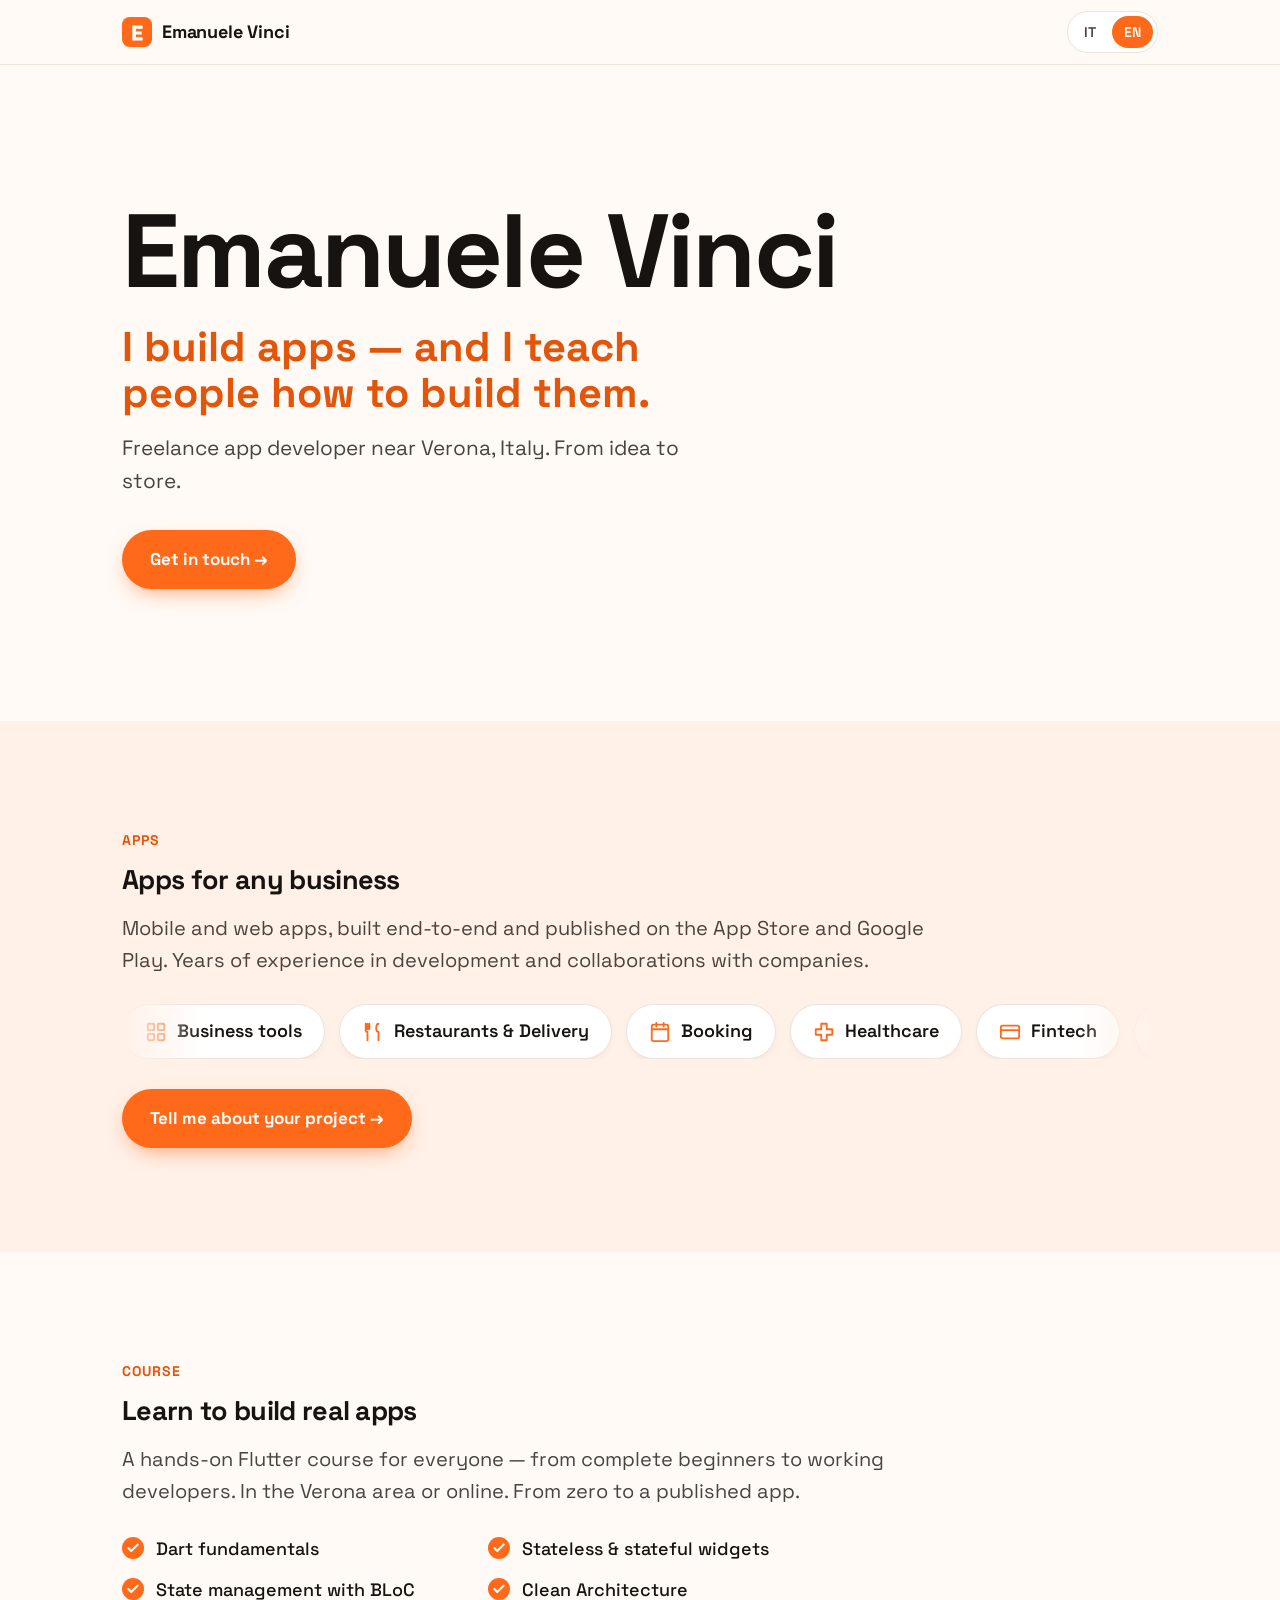
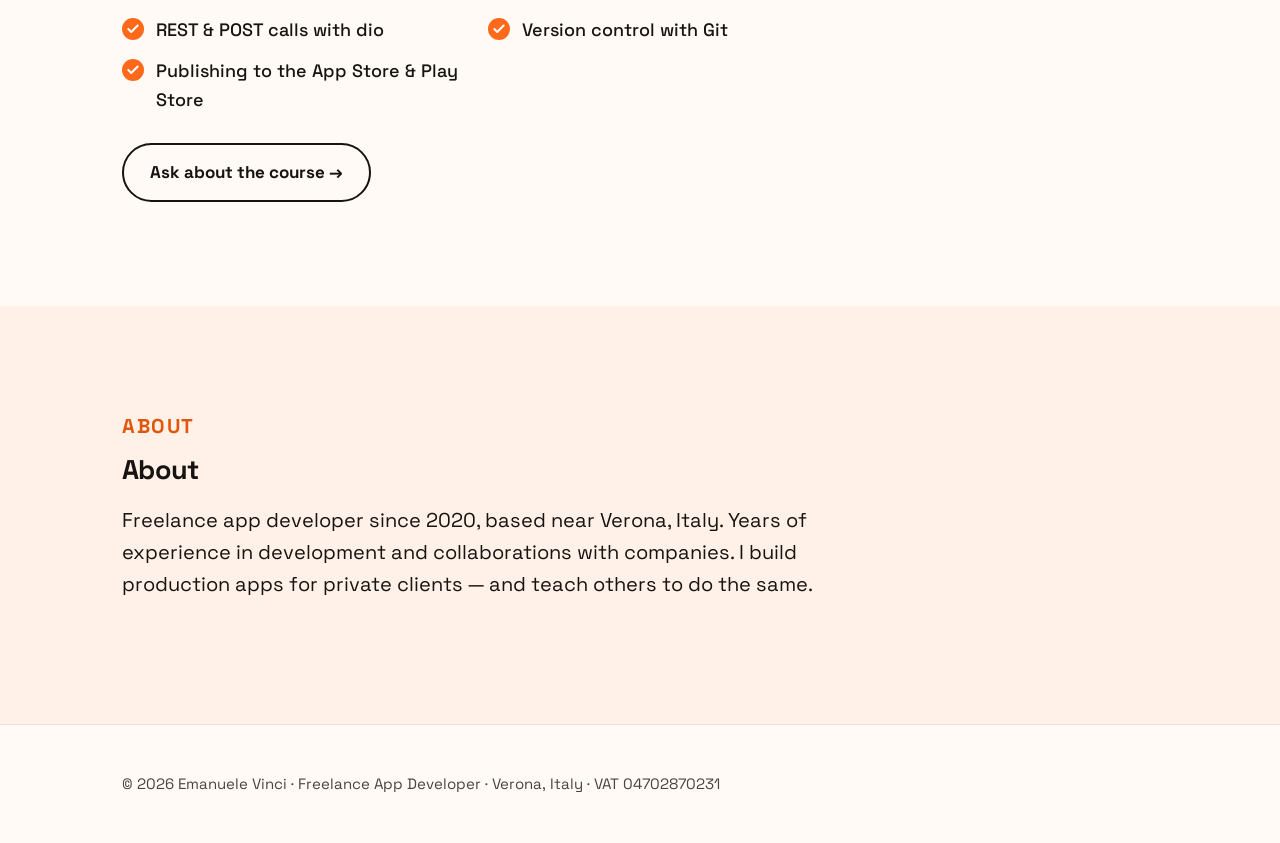
==== en/index.html @ 79d9cf1d "Initial bilingual static site for GitHub Pages Static IT/EN personal site with SEO metadata, JSON-LD" ====
<!DOCTYPE html>
<html lang="en">
<head>
  <meta charset="UTF-8">
  <meta name="viewport" content="width=device-width, initial-scale=1">
  <title>Emanuele Vinci — Freelance App Developer &amp; Flutter Course | Verona</title>
  <meta name="description" content="Freelance app developer near Verona, Italy. Mobile and web apps built end-to-end, plus a hands-on Flutter course for all levels. Get in touch.">
  <meta name="author" content="Emanuele Vinci">

  <!-- Canonical + hreflang -->
  <link rel="canonical" href="https://emanuele-vinci.it/en/">
  <link rel="alternate" hreflang="it" href="https://emanuele-vinci.it/it/">
  <link rel="alternate" hreflang="en" href="https://emanuele-vinci.it/en/">
  <link rel="alternate" hreflang="x-default" href="https://emanuele-vinci.it/it/">

  <!-- Open Graph -->
  <meta property="og:type" content="website">
  <meta property="og:site_name" content="Emanuele Vinci">
  <meta property="og:title" content="Emanuele Vinci — Freelance App Developer &amp; Flutter Course | Verona">
  <meta property="og:description" content="Freelance app developer near Verona, Italy. Mobile and web apps built end-to-end, plus a hands-on Flutter course for all levels.">
  <meta property="og:url" content="https://emanuele-vinci.it/en/">
  <meta property="og:image" content="https://emanuele-vinci.it/og-image.png">
  <meta property="og:image:width" content="1200">
  <meta property="og:image:height" content="630">
  <meta property="og:locale" content="en_US">
  <meta property="og:locale:alternate" content="it_IT">

  <!-- Twitter -->
  <meta name="twitter:card" content="summary_large_image">
  <meta name="twitter:title" content="Emanuele Vinci — Freelance App Developer &amp; Flutter Course | Verona">
  <meta name="twitter:description" content="Freelance app developer near Verona, Italy. Mobile and web apps built end-to-end, plus a hands-on Flutter course for all levels.">
  <meta name="twitter:image" content="https://emanuele-vinci.it/og-image.png">

  <link rel="icon" href="/favicon.svg" type="image/svg+xml">
  <meta name="theme-color" content="#ff6a1a">

  <link rel="preconnect" href="https://fonts.googleapis.com">
  <link rel="preconnect" href="https://fonts.gstatic.com" crossorigin>
  <link rel="stylesheet" href="https://fonts.googleapis.com/css2?family=Space+Grotesk:wght@400;500;600;700&display=swap">
  <link rel="stylesheet" href="/assets/styles.css">

  <!-- JSON-LD: Person -->
  <script type="application/ld+json">
  {
    "@context": "https://schema.org",
    "@type": "Person",
    "name": "Emanuele Vinci",
    "jobTitle": "Freelance App Developer",
    "url": "https://emanuele-vinci.it",
    "email": "mailto:emanuele.vinci.dev@gmail.com",
    "address": {
      "@type": "PostalAddress",
      "addressLocality": "Pastrengo",
      "addressRegion": "Verona",
      "addressCountry": "IT"
    },
    "knowsAbout": ["Mobile app development", "Web app development", "Flutter", "Dart"],
    "sameAs": []
  }
  </script>

  <!-- JSON-LD: Course -->
  <script type="application/ld+json">
  {
    "@context": "https://schema.org",
    "@type": "Course",
    "name": "Flutter Course",
    "description": "A hands-on Flutter course for all levels: from zero to a published app. Dart, widgets, BLoC, Clean Architecture, REST with dio, Git and store publishing.",
    "inLanguage": "en",
    "provider": {
      "@type": "Person",
      "name": "Emanuele Vinci",
      "url": "https://emanuele-vinci.it"
    },
    "hasCourseInstance": {
      "@type": "CourseInstance",
      "courseMode": ["onsite", "online"],
      "location": {
        "@type": "Place",
        "name": "Verona, IT",
        "address": {
          "@type": "PostalAddress",
          "addressLocality": "Verona",
          "addressCountry": "IT"
        }
      }
    }
  }
  </script>
</head>
<body>
  <a class="skip-link" href="#main">Skip to content</a>

  <header class="site-header">
    <div class="container">
      <a class="brand" href="/en/" aria-label="Emanuele Vinci — home">
        <svg class="mark" viewBox="0 0 32 32" aria-hidden="true" focusable="false">
          <rect width="32" height="32" rx="8" fill="#ff6a1a"></rect>
          <path d="M11 9h11v3.4h-7.2v3.0H21v3.3h-6.2v3.0H22V25H11z" fill="#fff"></path>
        </svg>
        <span>Emanuele Vinci</span>
      </a>
      <nav class="lang-switch" aria-label="Select language">
        <a href="/it/" lang="it">IT</a>
        <a href="/en/" lang="en" aria-current="true">EN</a>
      </nav>
    </div>
  </header>

  <main id="main">

    <!-- Hero -->
    <section class="hero">
      <div class="container">
        <h1>Emanuele Vinci</h1>
        <p class="pitch">I build apps — and I teach people how to build them.</p>
        <p class="subline">Freelance app developer near Verona, Italy. From idea to store.</p>
        <a class="btn btn-primary" href="mailto:emanuele.vinci.dev@gmail.com?subject=App%20project">Get in touch →</a>
      </div>
    </section>

    <!-- Apps -->
    <section class="apps section-alt" aria-labelledby="apps-title">
      <div class="container">
        <p class="eyebrow">Apps</p>
        <h2 id="apps-title">Apps for any business</h2>
        <p class="section-lead">Mobile and web apps, built end-to-end and published on the App Store and Google Play. Years of experience in development and collaborations with companies.</p>

        <div class="marquee" aria-label="App categories I build">
          <div class="marquee__track">
            <!-- Set 1 -->
            <span class="cat-pill"><svg viewBox="0 0 24 24" fill="none" stroke="currentColor" stroke-width="2" stroke-linecap="round" stroke-linejoin="round" aria-hidden="true"><rect x="3" y="3" width="7" height="7" rx="1"/><rect x="14" y="3" width="7" height="7" rx="1"/><rect x="3" y="14" width="7" height="7" rx="1"/><rect x="14" y="14" width="7" height="7" rx="1"/></svg>Business tools</span>
            <span class="cat-pill"><svg viewBox="0 0 24 24" fill="none" stroke="currentColor" stroke-width="2" stroke-linecap="round" stroke-linejoin="round" aria-hidden="true"><path d="M4 3v7a2 2 0 0 0 2 2h0v9M6 3v6M8 3v6M18 3c-1.5 0-2.5 1.8-2.5 5s1 4 2.5 4v9"/></svg>Restaurants &amp; Delivery</span>
            <span class="cat-pill"><svg viewBox="0 0 24 24" fill="none" stroke="currentColor" stroke-width="2" stroke-linecap="round" stroke-linejoin="round" aria-hidden="true"><rect x="3" y="4" width="18" height="18" rx="2"/><path d="M3 9h18M8 2v4M16 2v4"/></svg>Booking</span>
            <span class="cat-pill"><svg viewBox="0 0 24 24" fill="none" stroke="currentColor" stroke-width="2" stroke-linecap="round" stroke-linejoin="round" aria-hidden="true"><path d="M9 3h6v6h6v6h-6v6H9v-6H3V9h6z"/></svg>Healthcare</span>
            <span class="cat-pill"><svg viewBox="0 0 24 24" fill="none" stroke="currentColor" stroke-width="2" stroke-linecap="round" stroke-linejoin="round" aria-hidden="true"><rect x="2" y="5" width="20" height="14" rx="2"/><path d="M2 10h20"/></svg>Fintech</span>
            <span class="cat-pill"><svg viewBox="0 0 24 24" fill="none" stroke="currentColor" stroke-width="2" stroke-linecap="round" stroke-linejoin="round" aria-hidden="true"><circle cx="9" cy="21" r="1"/><circle cx="19" cy="21" r="1"/><path d="M2.5 3h2l2.2 12.4a1.5 1.5 0 0 0 1.5 1.2h9.1a1.5 1.5 0 0 0 1.5-1.2L21 7H6"/></svg>E-commerce</span>
            <span class="cat-pill"><svg viewBox="0 0 24 24" fill="none" stroke="currentColor" stroke-width="2" stroke-linecap="round" stroke-linejoin="round" aria-hidden="true"><path d="M3 8a2 2 0 0 1 2-2h14a2 2 0 0 1 2 2 2 2 0 0 0 0 4 2 2 0 0 1-2 2H5a2 2 0 0 1-2-2 2 2 0 0 0 0-4z"/><path d="M13 6v12"/></svg>Events</span>
            <!-- Set 2 (duplicate for seamless loop) -->
            <span class="cat-pill" aria-hidden="true"><svg viewBox="0 0 24 24" fill="none" stroke="currentColor" stroke-width="2" stroke-linecap="round" stroke-linejoin="round" aria-hidden="true"><rect x="3" y="3" width="7" height="7" rx="1"/><rect x="14" y="3" width="7" height="7" rx="1"/><rect x="3" y="14" width="7" height="7" rx="1"/><rect x="14" y="14" width="7" height="7" rx="1"/></svg>Business tools</span>
            <span class="cat-pill" aria-hidden="true"><svg viewBox="0 0 24 24" fill="none" stroke="currentColor" stroke-width="2" stroke-linecap="round" stroke-linejoin="round" aria-hidden="true"><path d="M4 3v7a2 2 0 0 0 2 2h0v9M6 3v6M8 3v6M18 3c-1.5 0-2.5 1.8-2.5 5s1 4 2.5 4v9"/></svg>Restaurants &amp; Delivery</span>
            <span class="cat-pill" aria-hidden="true"><svg viewBox="0 0 24 24" fill="none" stroke="currentColor" stroke-width="2" stroke-linecap="round" stroke-linejoin="round" aria-hidden="true"><rect x="3" y="4" width="18" height="18" rx="2"/><path d="M3 9h18M8 2v4M16 2v4"/></svg>Booking</span>
            <span class="cat-pill" aria-hidden="true"><svg viewBox="0 0 24 24" fill="none" stroke="currentColor" stroke-width="2" stroke-linecap="round" stroke-linejoin="round" aria-hidden="true"><path d="M9 3h6v6h6v6h-6v6H9v-6H3V9h6z"/></svg>Healthcare</span>
            <span class="cat-pill" aria-hidden="true"><svg viewBox="0 0 24 24" fill="none" stroke="currentColor" stroke-width="2" stroke-linecap="round" stroke-linejoin="round" aria-hidden="true"><rect x="2" y="5" width="20" height="14" rx="2"/><path d="M2 10h20"/></svg>Fintech</span>
            <span class="cat-pill" aria-hidden="true"><svg viewBox="0 0 24 24" fill="none" stroke="currentColor" stroke-width="2" stroke-linecap="round" stroke-linejoin="round" aria-hidden="true"><circle cx="9" cy="21" r="1"/><circle cx="19" cy="21" r="1"/><path d="M2.5 3h2l2.2 12.4a1.5 1.5 0 0 0 1.5 1.2h9.1a1.5 1.5 0 0 0 1.5-1.2L21 7H6"/></svg>E-commerce</span>
            <span class="cat-pill" aria-hidden="true"><svg viewBox="0 0 24 24" fill="none" stroke="currentColor" stroke-width="2" stroke-linecap="round" stroke-linejoin="round" aria-hidden="true"><path d="M3 8a2 2 0 0 1 2-2h14a2 2 0 0 1 2 2 2 2 0 0 0 0 4 2 2 0 0 1-2 2H5a2 2 0 0 1-2-2 2 2 0 0 0 0-4z"/><path d="M13 6v12"/></svg>Events</span>
          </div>
        </div>

        <a class="btn btn-primary" href="mailto:emanuele.vinci.dev@gmail.com?subject=App%20project">Tell me about your project →</a>
      </div>
    </section>

    <!-- Course -->
    <section class="course" aria-labelledby="course-title">
      <div class="container">
        <p class="eyebrow">Course</p>
        <h2 id="course-title">Learn to build real apps</h2>
        <p class="section-lead">A hands-on Flutter course for everyone — from complete beginners to working developers. In the Verona area or online. From zero to a published app.</p>
        <ul class="topics">
          <li>Dart fundamentals</li>
          <li>Stateless &amp; stateful widgets</li>
          <li>State management with BLoC</li>
          <li>Clean Architecture</li>
          <li>REST &amp; POST calls with dio</li>
          <li>Version control with Git</li>
          <li>Publishing to the App Store &amp; Play Store</li>
        </ul>
        <a class="btn btn-ghost" href="mailto:emanuele.vinci.dev@gmail.com?subject=Flutter%20course%20info">Ask about the course →</a>
      </div>
    </section>

    <!-- About -->
    <section class="about section-alt" aria-labelledby="about-title">
      <div class="container">
        <p class="eyebrow">About</p>
        <h2 id="about-title">About</h2>
        <p>Freelance app developer since 2020, based near Verona, Italy. Years of experience in development and collaborations with companies. I build production apps for private clients — and teach others to do the same.</p>
      </div>
    </section>

  </main>

  <footer class="site-footer">
    <div class="container">
      <p>© 2026 Emanuele Vinci · Freelance App Developer · Verona, Italy · VAT 04702870231</p>
    </div>
  </footer>
</body>
</html>
---- assets/styles.css ----
/* ============================================================
   Emanuele Vinci — personal site
   Plain CSS, no build step. Mobile-first.
   ============================================================ */

:root {
  --accent: #ff6a1a;          /* warm orange */
  --accent-dark: #e2560c;
  --accent-soft: #fff1e8;     /* pale orange wash */
  --ink: #171310;             /* near-black warm */
  --ink-soft: #4b433d;
  --bg: #fffaf6;              /* warm off-white */
  --surface: #ffffff;
  --border: #ece2d9;
  --radius-pill: 999px;
  --radius-lg: 22px;
  --maxw: 1080px;
  --font: "Space Grotesk", system-ui, -apple-system, "Segoe UI", Roboto, Helvetica, Arial, sans-serif;
}

*,
*::before,
*::after { box-sizing: border-box; }

html { scroll-behavior: smooth; }

body {
  margin: 0;
  font-family: var(--font);
  color: var(--ink);
  background: var(--bg);
  line-height: 1.6;
  font-size: 18px;
  -webkit-font-smoothing: antialiased;
  text-rendering: optimizeLegibility;
}

img { max-width: 100%; display: block; }

a { color: var(--accent-dark); text-decoration: none; }
a:hover { text-decoration: underline; }

.container {
  width: 100%;
  max-width: var(--maxw);
  margin-inline: auto;
  padding-inline: 22px;
}

/* ---------- Skip link ---------- */
.skip-link {
  position: absolute;
  left: -999px;
  top: 0;
  background: var(--ink);
  color: #fff;
  padding: 10px 16px;
  border-radius: 0 0 10px 0;
  z-index: 100;
}
.skip-link:focus { left: 0; }

/* ---------- Header ---------- */
.site-header {
  position: sticky;
  top: 0;
  z-index: 40;
  background: color-mix(in srgb, var(--bg) 88%, transparent);
  backdrop-filter: saturate(1.4) blur(8px);
  border-bottom: 1px solid var(--border);
}
.site-header .container {
  display: flex;
  align-items: center;
  justify-content: space-between;
  min-height: 64px;
  gap: 16px;
}
.brand {
  display: inline-flex;
  align-items: center;
  gap: 10px;
  font-weight: 700;
  color: var(--ink);
  letter-spacing: -0.01em;
}
.brand:hover { text-decoration: none; }
.brand .mark {
  width: 30px;
  height: 30px;
  flex: 0 0 auto;
}

/* language switcher */
.lang-switch {
  display: inline-flex;
  align-items: center;
  gap: 4px;
  padding: 4px;
  background: var(--surface);
  border: 1px solid var(--border);
  border-radius: var(--radius-pill);
}
.lang-switch a {
  display: inline-block;
  padding: 5px 12px;
  border-radius: var(--radius-pill);
  font-size: 14px;
  font-weight: 600;
  color: var(--ink-soft);
}
.lang-switch a:hover { text-decoration: none; color: var(--ink); }
.lang-switch a[aria-current="true"] {
  background: var(--accent);
  color: #fff;
}

/* ---------- Buttons ---------- */
.btn {
  display: inline-flex;
  align-items: center;
  gap: 8px;
  padding: 14px 26px;
  border-radius: var(--radius-pill);
  font-weight: 700;
  font-size: 17px;
  border: 2px solid transparent;
  cursor: pointer;
  transition: transform .15s ease, background .15s ease, box-shadow .15s ease;
}
.btn-primary {
  background: var(--accent);
  color: #fff;
  box-shadow: 0 8px 22px -8px color-mix(in srgb, var(--accent) 70%, transparent);
}
.btn-primary:hover {
  background: var(--accent-dark);
  color: #fff;
  text-decoration: none;
  transform: translateY(-2px);
}
.btn-ghost {
  background: transparent;
  color: var(--ink);
  border-color: var(--ink);
}
.btn-ghost:hover {
  background: var(--ink);
  color: #fff;
  text-decoration: none;
  transform: translateY(-2px);
}

/* ---------- Sections ---------- */
main section { padding-block: clamp(56px, 9vw, 104px); }
.section-alt { background: var(--accent-soft); }

.eyebrow {
  display: inline-block;
  font-size: 14px;
  font-weight: 700;
  letter-spacing: .08em;
  text-transform: uppercase;
  color: var(--accent-dark);
  margin: 0 0 14px;
}

h1, h2, h3 {
  line-height: 1.05;
  letter-spacing: -0.025em;
  margin: 0 0 18px;
}

.section-lead {
  max-width: 62ch;
  font-size: clamp(17px, 2.2vw, 20px);
  color: var(--ink-soft);
  margin: 0 0 28px;
}

/* ---------- Hero ---------- */
.hero {
  padding-block: clamp(64px, 12vw, 132px) !important;
}
.hero h1 {
  font-size: clamp(3rem, 11vw, 6.5rem);
  font-weight: 700;
}
.hero .pitch {
  font-size: clamp(1.5rem, 4.4vw, 2.6rem);
  font-weight: 700;
  color: var(--accent-dark);
  max-width: 20ch;
  margin: 0 0 16px;
  line-height: 1.1;
}
.hero .subline {
  font-size: clamp(1.05rem, 2.4vw, 1.3rem);
  color: var(--ink-soft);
  max-width: 46ch;
  margin: 0 0 32px;
}

/* ---------- App category marquee ---------- */
.marquee {
  position: relative;
  overflow: hidden;
  margin-block: 12px 30px;
  -webkit-mask-image: linear-gradient(90deg, transparent, #000 8%, #000 92%, transparent);
          mask-image: linear-gradient(90deg, transparent, #000 8%, #000 92%, transparent);
}
.marquee__track {
  display: flex;
  width: max-content;
  gap: 14px;
  animation: marquee 34s linear infinite;
}
.marquee:hover .marquee__track { animation-play-state: paused; }

.cat-pill {
  display: inline-flex;
  align-items: center;
  gap: 10px;
  padding: 12px 22px;
  background: var(--surface);
  border: 1px solid var(--border);
  border-radius: var(--radius-pill);
  font-weight: 600;
  white-space: nowrap;
  box-shadow: 0 4px 14px -10px rgba(0,0,0,.3);
}
.cat-pill svg {
  width: 22px;
  height: 22px;
  flex: 0 0 auto;
  color: var(--accent);
}

@keyframes marquee {
  from { transform: translateX(0); }
  to   { transform: translateX(-50%); }
}

/* ---------- Course topics ---------- */
.topics {
  list-style: none;
  padding: 0;
  margin: 0 0 28px;
  display: grid;
  grid-template-columns: 1fr;
  gap: 12px;
  max-width: 720px;
}
.topics li {
  display: flex;
  align-items: flex-start;
  gap: 12px;
  font-weight: 500;
}
.topics li::before {
  content: "";
  width: 22px;
  height: 22px;
  margin-top: 2px;
  flex: 0 0 auto;
  border-radius: 50%;
  background:
    var(--accent)
    url("data:image/svg+xml,%3Csvg xmlns='http://www.w3.org/2000/svg' viewBox='0 0 24 24' fill='none' stroke='white' stroke-width='3.5' stroke-linecap='round' stroke-linejoin='round'%3E%3Cpolyline points='20 6 9 17 4 12'/%3E%3C/svg%3E")
    center / 14px no-repeat;
}

/* ---------- About ---------- */
.about p {
  max-width: 60ch;
  font-size: clamp(1.05rem, 2.2vw, 1.25rem);
}

/* ---------- Contact ---------- */
.contact .email-link {
  display: inline-block;
  font-size: clamp(1.4rem, 5vw, 2.4rem);
  font-weight: 700;
  color: var(--ink);
  letter-spacing: -0.02em;
  border-bottom: 3px solid var(--accent);
  padding-bottom: 4px;
}
.contact .email-link:hover { color: var(--accent-dark); text-decoration: none; }

/* ---------- Footer ---------- */
.site-footer {
  border-top: 1px solid var(--border);
  padding-block: 32px;
  color: var(--ink-soft);
  font-size: 15px;
}

/* ---------- Responsive tweaks ---------- */
@media (min-width: 620px) {
  .topics { grid-template-columns: 1fr 1fr; }
}

/* ---------- Reduced motion ---------- */
@media (prefers-reduced-motion: reduce) {
  html { scroll-behavior: auto; }
  * { animation-duration: .001ms !important; animation-iteration-count: 1 !important; transition-duration: .001ms !important; }
  .marquee { overflow-x: auto; }
  .marquee__track { animation: none; }
  .btn:hover { transform: none; }
}
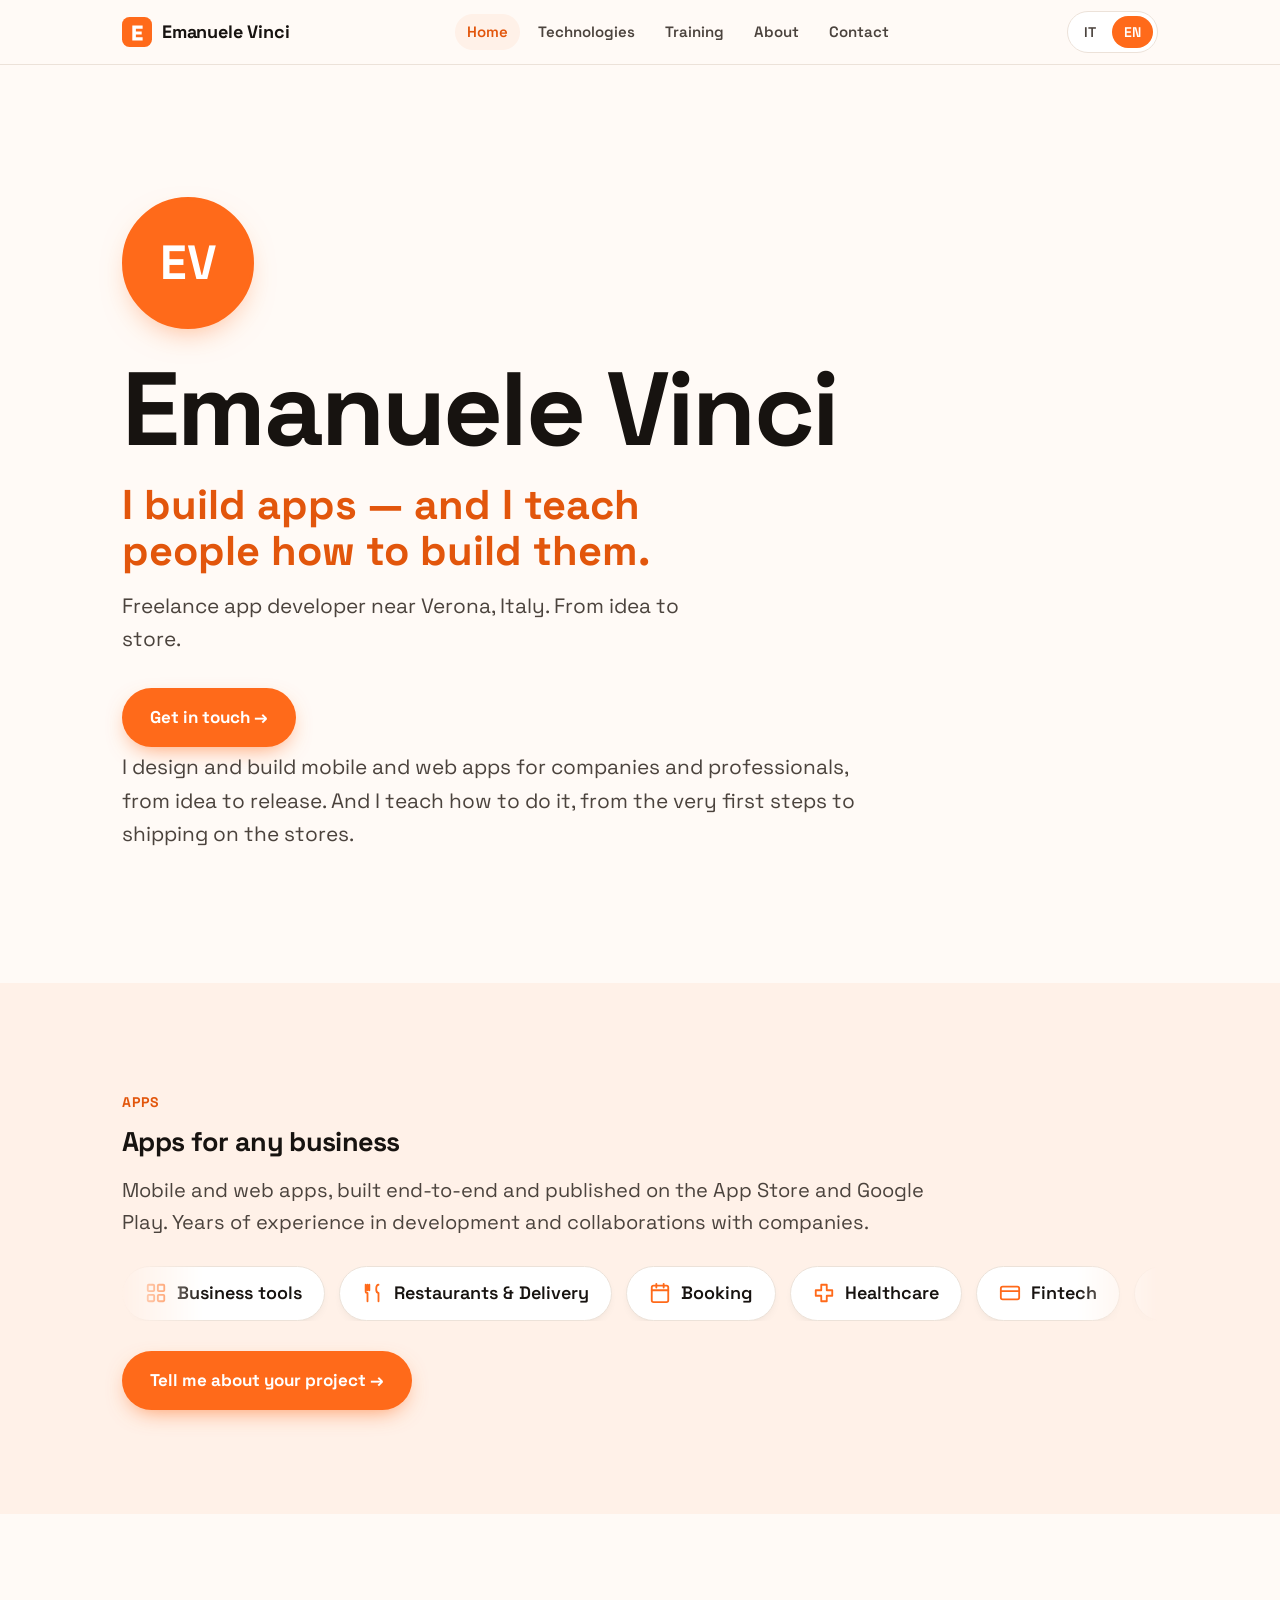
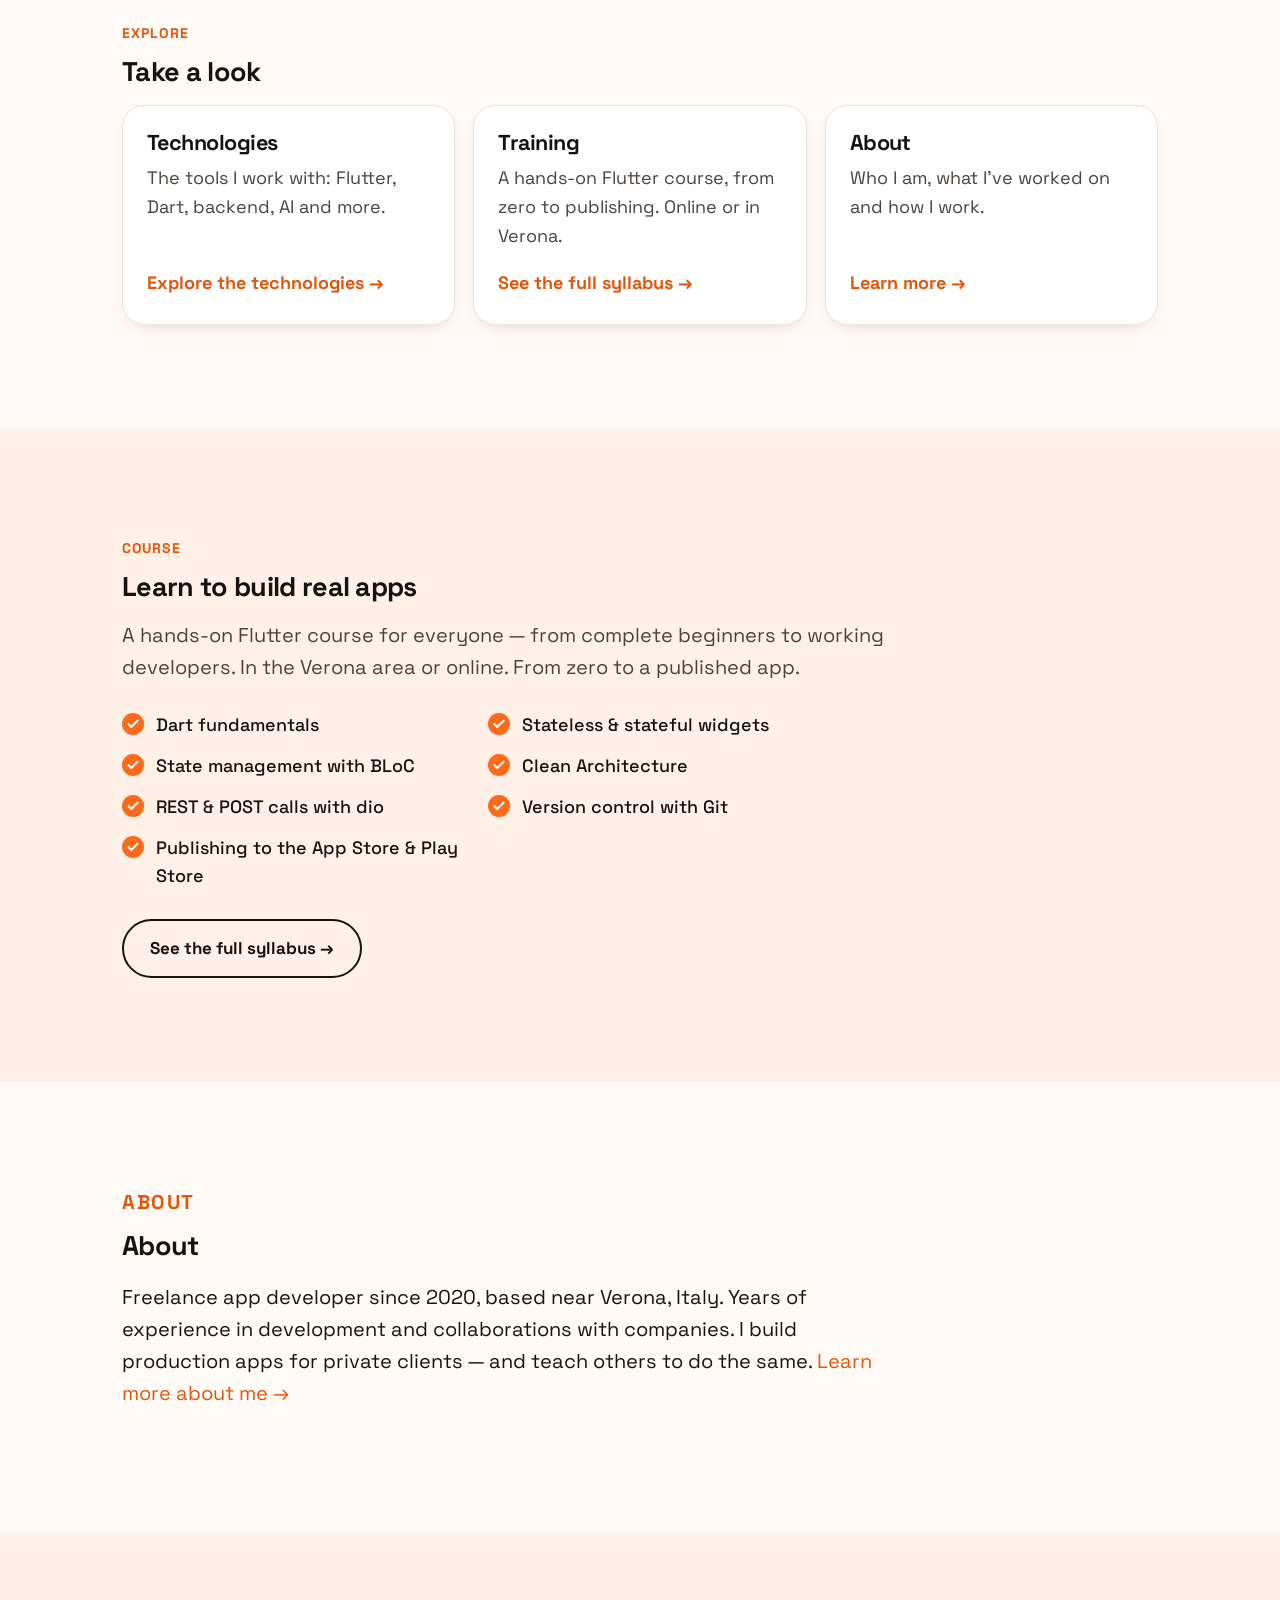
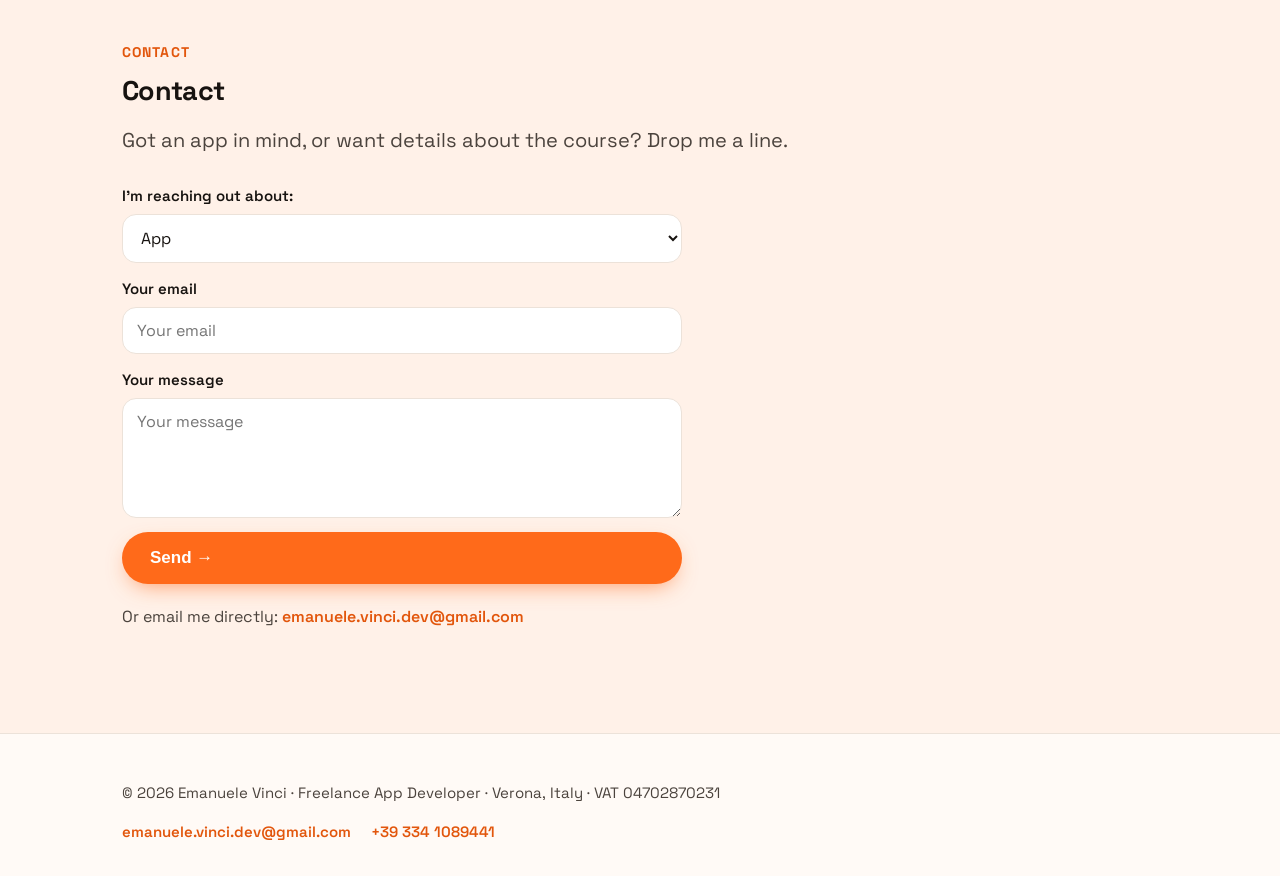
==== commit fe0a863f: "Expand site into multi-page bilingual portfolio Add global nav (Home/Tecnologie/Formazione/Chi sono/" ====
--- a/en/index.html
+++ b/en/index.html
@@ -48,6 +48,7 @@
     "jobTitle": "Freelance App Developer",
     "url": "https://emanuele-vinci.it",
     "email": "mailto:emanuele.vinci.dev@gmail.com",
+    "telephone": "+39 334 1089441",
     "address": {
       "@type": "PostalAddress",
       "addressLocality": "Pastrengo",
@@ -100,6 +101,13 @@
         </svg>
         <span>Emanuele Vinci</span>
       </a>
+      <nav class="main-nav" aria-label="Main navigation">
+        <a href="/en/" aria-current="page">Home</a>
+        <a href="/en/technologies/">Technologies</a>
+        <a href="/en/training/">Training</a>
+        <a href="/en/about/">About</a>
+        <a href="#contact">Contact</a>
+      </nav>
       <nav class="lang-switch" aria-label="Select language">
         <a href="/it/" lang="it">IT</a>
         <a href="/en/" lang="en" aria-current="true">EN</a>
@@ -112,10 +120,16 @@
     <!-- Hero -->
     <section class="hero">
       <div class="container">
+        <div class="hero-photo-wrap">
+          <img class="hero-photo" src="/assets/profile.jpg" alt="Emanuele Vinci" width="132" height="132"
+               onerror="this.style.display='none';this.nextElementSibling.style.display='grid';">
+          <div class="hero-photo hero-photo--fallback" style="display:none;" aria-hidden="true">EV</div>
+        </div>
         <h1>Emanuele Vinci</h1>
         <p class="pitch">I build apps — and I teach people how to build them.</p>
         <p class="subline">Freelance app developer near Verona, Italy. From idea to store.</p>
-        <a class="btn btn-primary" href="mailto:emanuele.vinci.dev@gmail.com?subject=App%20project">Get in touch →</a>
+        <a class="btn btn-primary" href="#contact">Get in touch →</a>
+        <p class="home-intro">I design and build mobile and web apps for companies and professionals, from idea to release. And I teach how to do it, from the very first steps to shipping on the stores.</p>
       </div>
     </section>
 
@@ -147,12 +161,37 @@
           </div>
         </div>
 
-        <a class="btn btn-primary" href="mailto:emanuele.vinci.dev@gmail.com?subject=App%20project">Tell me about your project →</a>
+        <a class="btn btn-primary" href="#contact">Tell me about your project →</a>
+      </div>
+    </section>
+
+    <!-- Teasers -->
+    <section class="explore" aria-labelledby="explore-title">
+      <div class="container">
+        <p class="eyebrow">Explore</p>
+        <h2 id="explore-title">Take a look</h2>
+        <div class="teasers">
+          <article class="teaser">
+            <h3>Technologies</h3>
+            <p>The tools I work with: Flutter, Dart, backend, AI and more.</p>
+            <a class="arrow-link" href="/en/technologies/">Explore the technologies →</a>
+          </article>
+          <article class="teaser">
+            <h3>Training</h3>
+            <p>A hands-on Flutter course, from zero to publishing. Online or in Verona.</p>
+            <a class="arrow-link" href="/en/training/">See the full syllabus →</a>
+          </article>
+          <article class="teaser">
+            <h3>About</h3>
+            <p>Who I am, what I've worked on and how I work.</p>
+            <a class="arrow-link" href="/en/about/">Learn more →</a>
+          </article>
+        </div>
       </div>
     </section>
 
     <!-- Course -->
-    <section class="course" aria-labelledby="course-title">
+    <section class="course section-alt" aria-labelledby="course-title">
       <div class="container">
         <p class="eyebrow">Course</p>
         <h2 id="course-title">Learn to build real apps</h2>
@@ -166,16 +205,44 @@
           <li>Version control with Git</li>
           <li>Publishing to the App Store &amp; Play Store</li>
         </ul>
-        <a class="btn btn-ghost" href="mailto:emanuele.vinci.dev@gmail.com?subject=Flutter%20course%20info">Ask about the course →</a>
+        <a class="btn btn-ghost" href="/en/training/">See the full syllabus →</a>
       </div>
     </section>
 
     <!-- About -->
-    <section class="about section-alt" aria-labelledby="about-title">
+    <section class="about" aria-labelledby="about-title">
       <div class="container">
         <p class="eyebrow">About</p>
         <h2 id="about-title">About</h2>
-        <p>Freelance app developer since 2020, based near Verona, Italy. Years of experience in development and collaborations with companies. I build production apps for private clients — and teach others to do the same.</p>
+        <p>Freelance app developer since 2020, based near Verona, Italy. Years of experience in development and collaborations with companies. I build production apps for private clients — and teach others to do the same. <a href="/en/about/">Learn more about me →</a></p>
+      </div>
+    </section>
+
+    <!-- Contact -->
+    <section class="contact section-alt" id="contact" aria-labelledby="contact-title">
+      <div class="container">
+        <p class="eyebrow">Contact</p>
+        <h2 id="contact-title">Contact</h2>
+        <p class="section-lead">Got an app in mind, or want details about the course? Drop me a line.</p>
+        <div class="contact-form" id="contact-form">
+          <div class="field">
+            <label for="cf-reason">I'm reaching out about:</label>
+            <select id="cf-reason">
+              <option value="app">App</option>
+              <option value="training">Training</option>
+            </select>
+          </div>
+          <div class="field">
+            <label for="cf-email">Your email</label>
+            <input id="cf-email" type="email" autocomplete="email" placeholder="Your email">
+          </div>
+          <div class="field">
+            <label for="cf-message">Your message</label>
+            <textarea id="cf-message" placeholder="Your message"></textarea>
+          </div>
+          <button type="button" class="btn btn-primary" id="cf-send">Send →</button>
+        </div>
+        <p class="contact-fallback">Or email me directly: <a href="mailto:emanuele.vinci.dev@gmail.com">emanuele.vinci.dev@gmail.com</a></p>
       </div>
     </section>
 
@@ -184,7 +251,13 @@
   <footer class="site-footer">
     <div class="container">
       <p>© 2026 Emanuele Vinci · Freelance App Developer · Verona, Italy · VAT 04702870231</p>
+      <p class="footer-contact">
+        <a href="mailto:emanuele.vinci.dev@gmail.com">emanuele.vinci.dev@gmail.com</a>
+        <a href="tel:+393341089441">+39 334 1089441</a>
+      </p>
     </div>
   </footer>
+
+  <script src="/assets/contact.js" defer></script>
 </body>
 </html>
--- a/assets/styles.css
+++ b/assets/styles.css
@@ -71,10 +71,12 @@
 }
 .site-header .container {
   display: flex;
+  flex-wrap: wrap;
   align-items: center;
   justify-content: space-between;
   min-height: 64px;
-  gap: 16px;
+  gap: 10px 16px;
+  padding-block: 8px;
 }
 .brand {
   display: inline-flex;
@@ -113,6 +115,31 @@
 .lang-switch a[aria-current="true"] {
   background: var(--accent);
   color: #fff;
+}
+
+/* main navigation */
+.main-nav {
+  display: flex;
+  flex-wrap: wrap;
+  align-items: center;
+  gap: 4px 6px;
+  font-size: 15px;
+}
+.main-nav a {
+  display: inline-block;
+  padding: 6px 12px;
+  border-radius: var(--radius-pill);
+  font-weight: 600;
+  color: var(--ink-soft);
+}
+.main-nav a:hover {
+  text-decoration: none;
+  color: var(--ink);
+  background: var(--accent-soft);
+}
+.main-nav a[aria-current="page"] {
+  color: var(--accent-dark);
+  background: var(--accent-soft);
 }
 
 /* ---------- Buttons ---------- */
@@ -296,9 +323,191 @@
   font-size: 15px;
 }
 
+/* ---------- Hero photo ---------- */
+.hero-photo-wrap { margin: 0 0 26px; }
+.hero-photo {
+  width: 132px;
+  height: 132px;
+  border-radius: 50%;
+  object-fit: cover;
+  padding: 4px;
+  background: var(--surface);
+  border: 3px solid var(--accent);
+  box-shadow: 0 12px 32px -14px color-mix(in srgb, var(--accent) 60%, transparent);
+}
+.hero-photo--fallback {
+  place-items: center;
+  font-weight: 700;
+  font-size: 3rem;
+  letter-spacing: 0;
+  color: #fff;
+  background: var(--accent);
+}
+
+/* ---------- Home intro + teasers ---------- */
+.home-intro {
+  max-width: 58ch;
+  font-size: clamp(1.05rem, 2.4vw, 1.3rem);
+  color: var(--ink-soft);
+  margin: 4px 0 0;
+}
+.teasers {
+  display: grid;
+  grid-template-columns: 1fr;
+  gap: 18px;
+  margin: 0;
+}
+.teaser {
+  display: flex;
+  flex-direction: column;
+  background: var(--surface);
+  border: 1px solid var(--border);
+  border-radius: var(--radius-lg);
+  padding: 26px 24px;
+  box-shadow: 0 6px 20px -14px rgba(0,0,0,.4);
+}
+.teaser h3 { font-size: 1.35rem; margin: 0 0 10px; }
+.teaser p { color: var(--ink-soft); margin: 0 0 18px; flex: 1 1 auto; }
+
+.arrow-link { font-weight: 700; color: var(--accent-dark); }
+.arrow-link:hover { color: var(--ink); }
+
+/* ---------- Subpage heading + generic prose ---------- */
+.page-intro {
+  max-width: 66ch;
+  font-size: clamp(17px, 2.2vw, 20px);
+  color: var(--ink-soft);
+  margin: 0 0 12px;
+}
+.prose p {
+  max-width: 66ch;
+  font-size: clamp(1.02rem, 2.1vw, 1.2rem);
+  color: var(--ink-soft);
+  margin: 0 0 18px;
+}
+.prose a { word-break: break-word; }
+.format-line {
+  max-width: 66ch;
+  font-weight: 600;
+  color: var(--ink);
+  margin: 0 0 26px;
+}
+.note {
+  max-width: 66ch;
+  font-size: 15px;
+  color: var(--ink-soft);
+  margin: 22px 0 0;
+}
+
+/* ---------- Technologies grid ---------- */
+.tech-grid {
+  display: grid;
+  grid-template-columns: 1fr;
+  gap: 18px;
+}
+.tech-card {
+  background: var(--surface);
+  border: 1px solid var(--border);
+  border-radius: var(--radius-lg);
+  padding: 24px;
+  box-shadow: 0 6px 20px -14px rgba(0,0,0,.4);
+}
+.tech-card h3 { font-size: 1.2rem; margin: 0 0 8px; }
+.tech-card p { margin: 0; color: var(--ink-soft); font-size: 16px; }
+
+/* ---------- Course syllabus ---------- */
+.syllabus {
+  list-style: none;
+  counter-reset: step;
+  padding: 0;
+  margin: 0 0 26px;
+  display: grid;
+  gap: 14px;
+}
+.syllabus li {
+  counter-increment: step;
+  display: flex;
+  gap: 16px;
+  background: var(--surface);
+  border: 1px solid var(--border);
+  border-radius: var(--radius-lg);
+  padding: 18px 20px;
+}
+.syllabus li::before {
+  content: counter(step);
+  flex: 0 0 auto;
+  width: 34px;
+  height: 34px;
+  border-radius: 50%;
+  background: var(--accent);
+  color: #fff;
+  font-weight: 700;
+  display: grid;
+  place-items: center;
+}
+.syllabus h3 { font-size: 1.08rem; margin: 0 0 4px; line-height: 1.2; }
+.syllabus p { margin: 0; color: var(--ink-soft); font-size: 16px; }
+
+/* ---------- Contact form ---------- */
+.contact-form {
+  max-width: 560px;
+  display: grid;
+  gap: 14px;
+  margin: 6px 0 20px;
+}
+.contact-form .field { display: grid; gap: 6px; }
+.contact-form label { font-weight: 600; font-size: 15px; }
+.contact-form select,
+.contact-form input,
+.contact-form textarea {
+  width: 100%;
+  font-family: inherit;
+  font-size: 16px;
+  color: var(--ink);
+  padding: 12px 14px;
+  border: 1px solid var(--border);
+  border-radius: 14px;
+  background: var(--surface);
+}
+.contact-form textarea { min-height: 120px; resize: vertical; }
+.contact-form select:focus,
+.contact-form input:focus,
+.contact-form textarea:focus {
+  outline: 2px solid var(--accent);
+  outline-offset: 1px;
+  border-color: var(--accent);
+}
+.contact-fallback {
+  max-width: 560px;
+  color: var(--ink-soft);
+  font-size: 16px;
+  margin: 0;
+}
+.contact-fallback a { font-weight: 600; }
+
+/* ---------- Footer contact ---------- */
+.footer-contact {
+  display: flex;
+  flex-wrap: wrap;
+  gap: 6px 20px;
+  margin: 8px 0 0;
+}
+.footer-contact a { font-weight: 600; }
+
 /* ---------- Responsive tweaks ---------- */
 @media (min-width: 620px) {
   .topics { grid-template-columns: 1fr 1fr; }
+}
+@media (min-width: 720px) {
+  .teasers { grid-template-columns: repeat(3, 1fr); }
+  .tech-grid { grid-template-columns: 1fr 1fr; }
+}
+@media (max-width: 760px) {
+  .main-nav {
+    order: 3;
+    flex-basis: 100%;
+    justify-content: center;
+  }
 }
 
 /* ---------- Reduced motion ---------- */
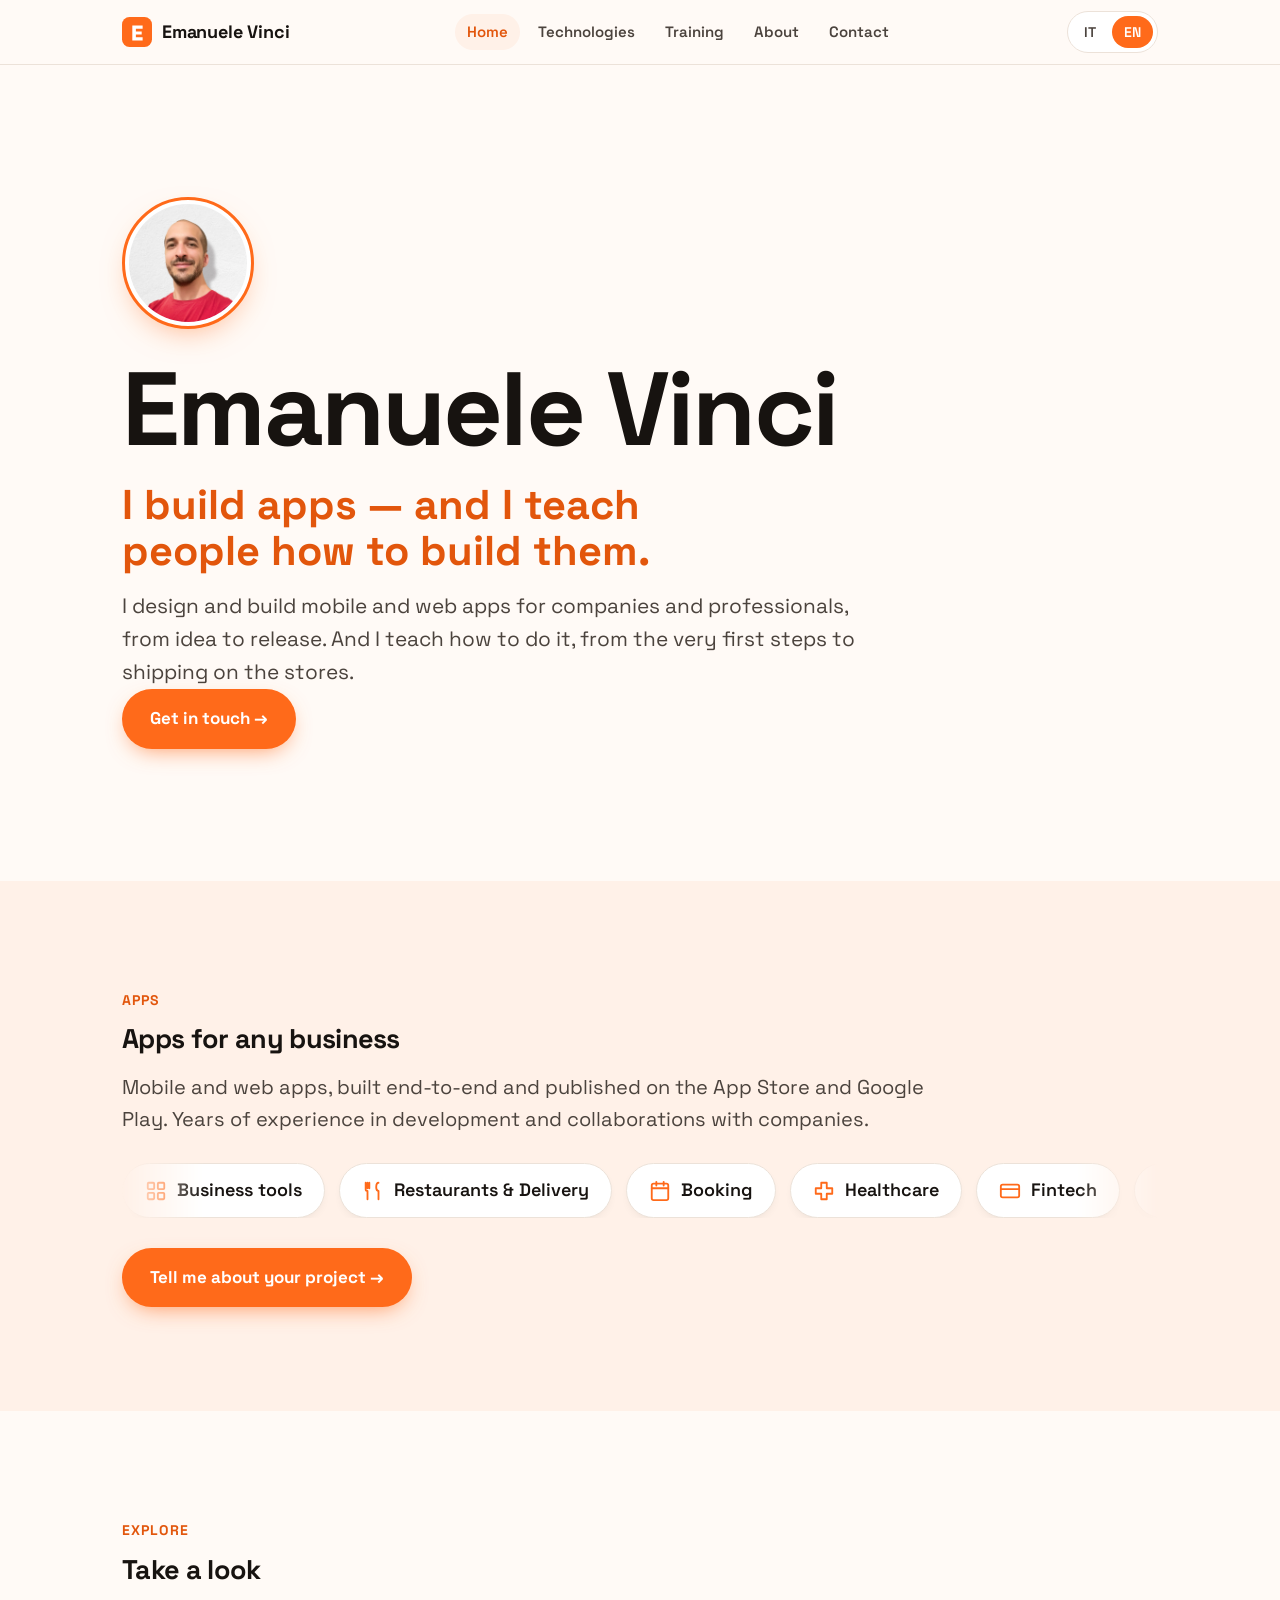
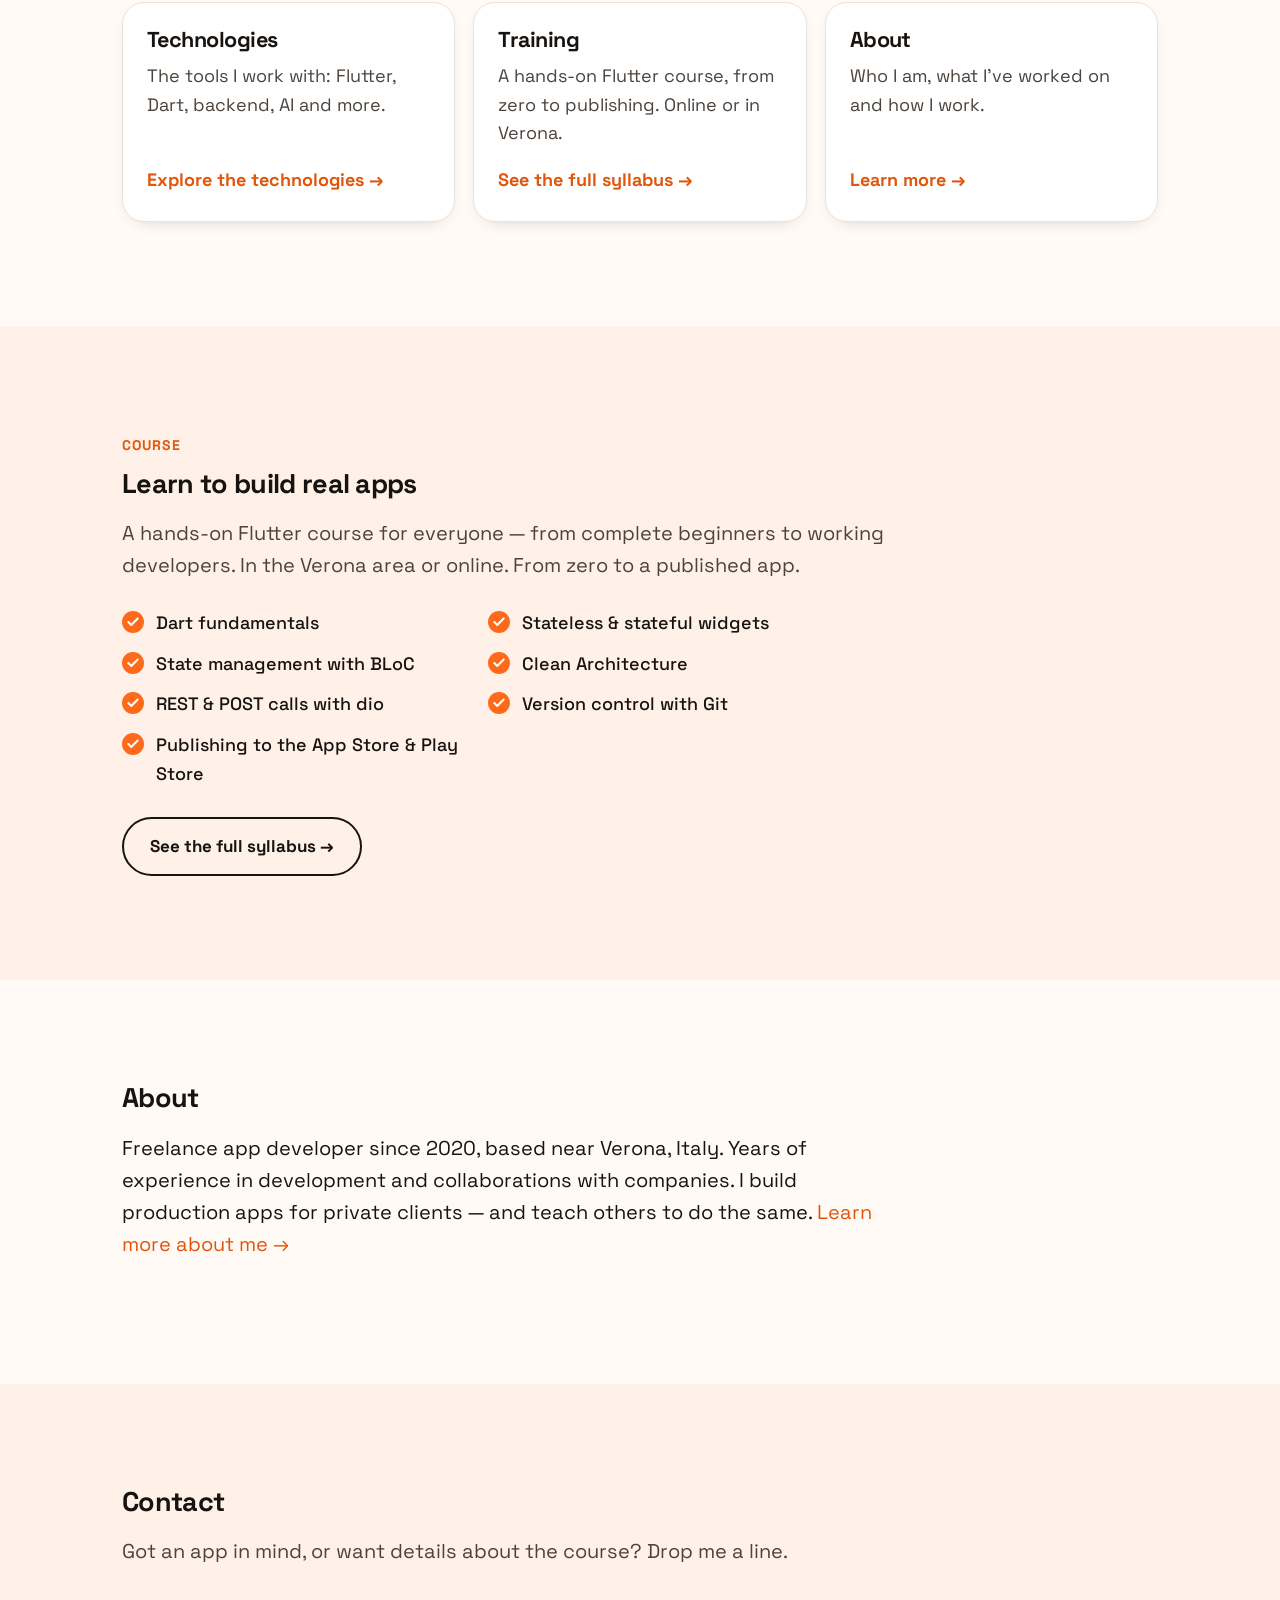
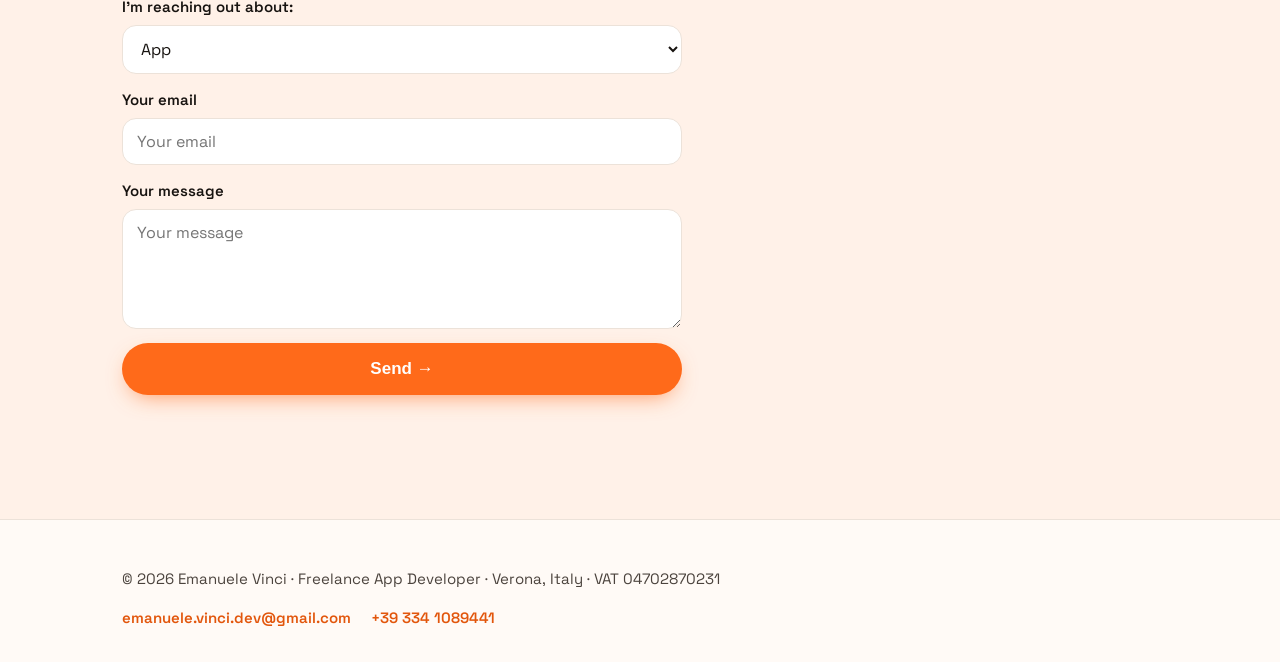
==== commit bc00756b: "Site fixes: real hero photo, hero/heading cleanup, About rewrite - Use assets/profile.webp for the h" ====
--- a/en/index.html
+++ b/en/index.html
@@ -121,15 +121,13 @@
     <section class="hero">
       <div class="container">
         <div class="hero-photo-wrap">
-          <img class="hero-photo" src="/assets/profile.jpg" alt="Emanuele Vinci" width="132" height="132"
-               onerror="this.style.display='none';this.nextElementSibling.style.display='grid';">
-          <div class="hero-photo hero-photo--fallback" style="display:none;" aria-hidden="true">EV</div>
+          <img class="hero-photo" src="/assets/profile.webp" alt="Emanuele Vinci" width="132" height="132"
+               onerror="this.style.display='none';">
         </div>
         <h1>Emanuele Vinci</h1>
         <p class="pitch">I build apps — and I teach people how to build them.</p>
-        <p class="subline">Freelance app developer near Verona, Italy. From idea to store.</p>
+        <p class="home-intro">I design and build mobile and web apps for companies and professionals, from idea to release. And I teach how to do it, from the very first steps to shipping on the stores.</p>
         <a class="btn btn-primary" href="#contact">Get in touch →</a>
-        <p class="home-intro">I design and build mobile and web apps for companies and professionals, from idea to release. And I teach how to do it, from the very first steps to shipping on the stores.</p>
       </div>
     </section>
 
@@ -212,7 +210,6 @@
     <!-- About -->
     <section class="about" aria-labelledby="about-title">
       <div class="container">
-        <p class="eyebrow">About</p>
         <h2 id="about-title">About</h2>
         <p>Freelance app developer since 2020, based near Verona, Italy. Years of experience in development and collaborations with companies. I build production apps for private clients — and teach others to do the same. <a href="/en/about/">Learn more about me →</a></p>
       </div>
@@ -221,7 +218,6 @@
     <!-- Contact -->
     <section class="contact section-alt" id="contact" aria-labelledby="contact-title">
       <div class="container">
-        <p class="eyebrow">Contact</p>
         <h2 id="contact-title">Contact</h2>
         <p class="section-lead">Got an app in mind, or want details about the course? Drop me a line.</p>
         <div class="contact-form" id="contact-form">
@@ -242,7 +238,6 @@
           </div>
           <button type="button" class="btn btn-primary" id="cf-send">Send →</button>
         </div>
-        <p class="contact-fallback">Or email me directly: <a href="mailto:emanuele.vinci.dev@gmail.com">emanuele.vinci.dev@gmail.com</a></p>
       </div>
     </section>
 
--- a/assets/styles.css
+++ b/assets/styles.css
@@ -344,6 +344,19 @@
   background: var(--accent);
 }
 
+/* ---------- Centered avatar (About / Chi sono) ---------- */
+.about-photo {
+  width: clamp(200px, 42vw, 240px);
+  height: clamp(200px, 42vw, 240px);
+  border-radius: 50%;
+  object-fit: cover;
+  padding: 4px;
+  background: var(--surface);
+  border: 3px solid var(--accent);
+  box-shadow: 0 12px 32px -14px color-mix(in srgb, var(--accent) 60%, transparent);
+  margin: 0 auto 30px;
+}
+
 /* ---------- Home intro + teasers ---------- */
 .home-intro {
   max-width: 58ch;
@@ -470,6 +483,7 @@
   background: var(--surface);
 }
 .contact-form textarea { min-height: 120px; resize: vertical; }
+.contact-form button.btn { justify-content: center; }
 .contact-form select:focus,
 .contact-form input:focus,
 .contact-form textarea:focus {
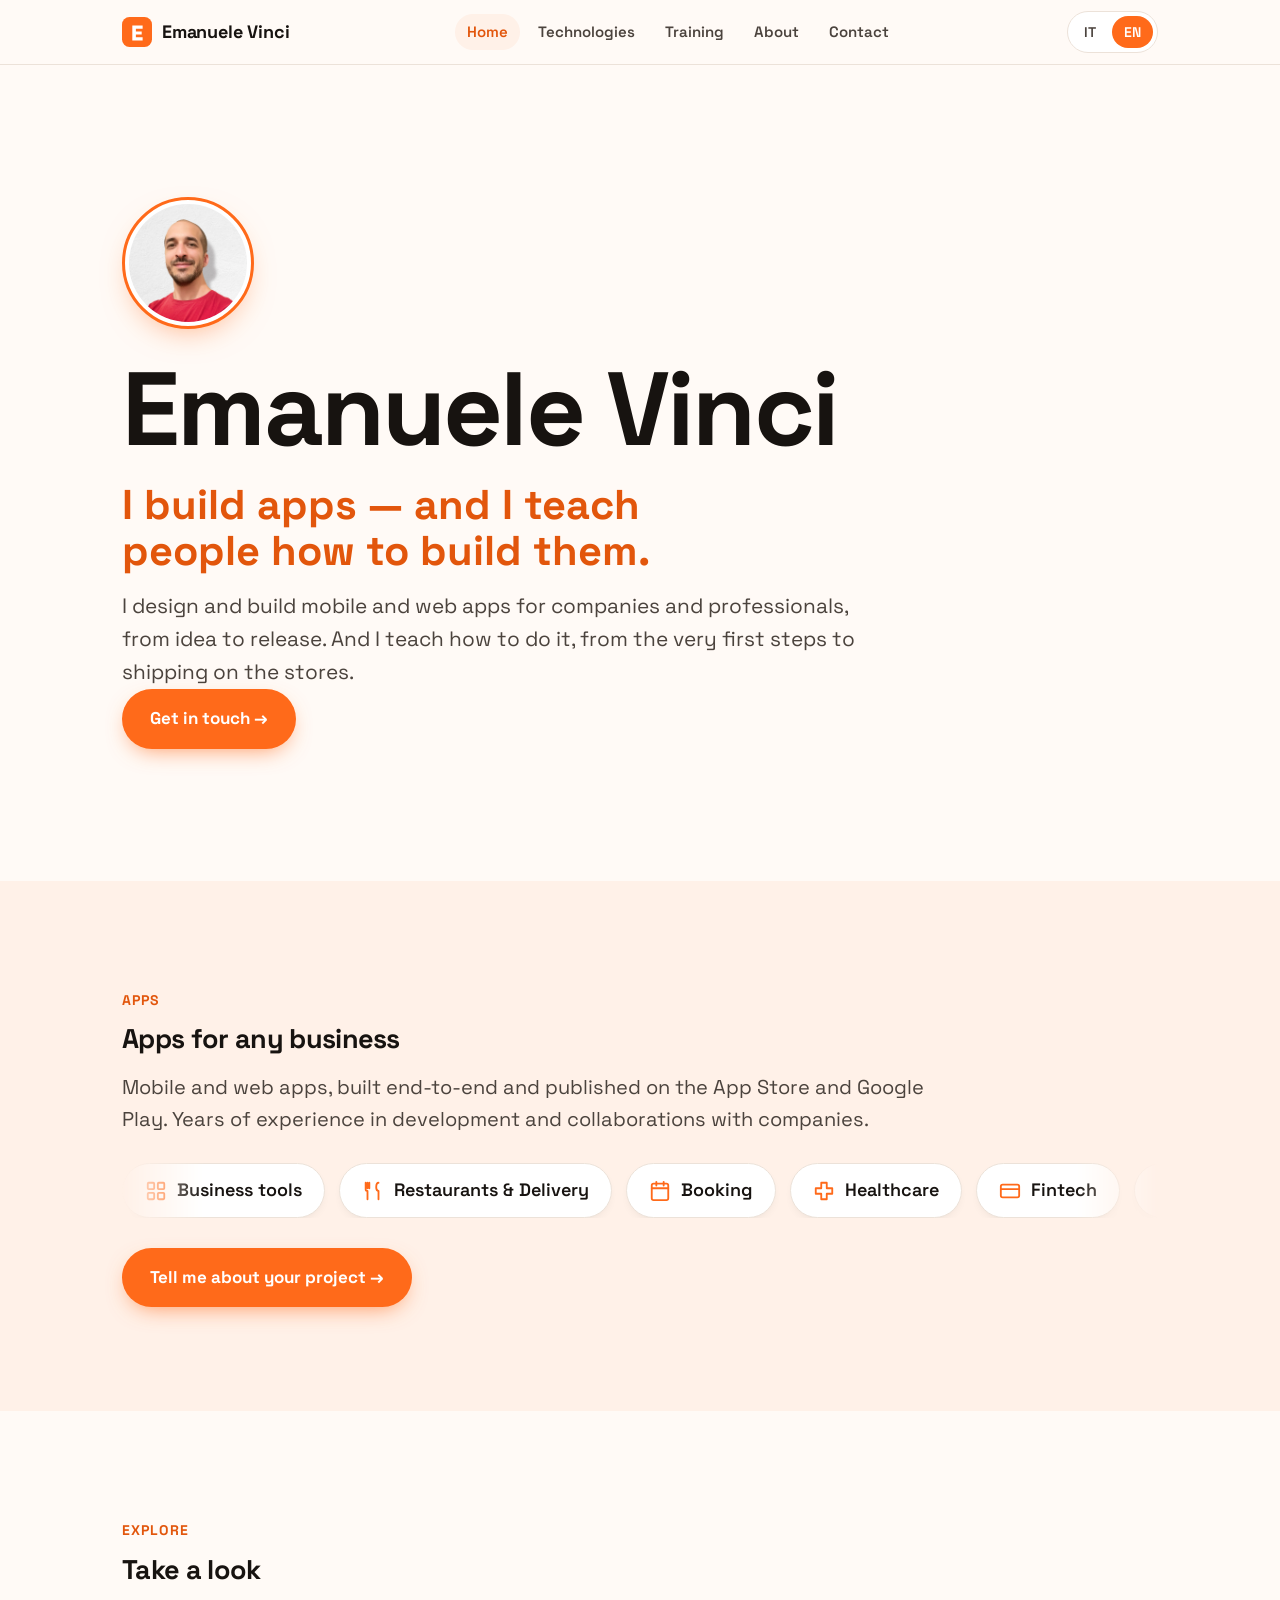
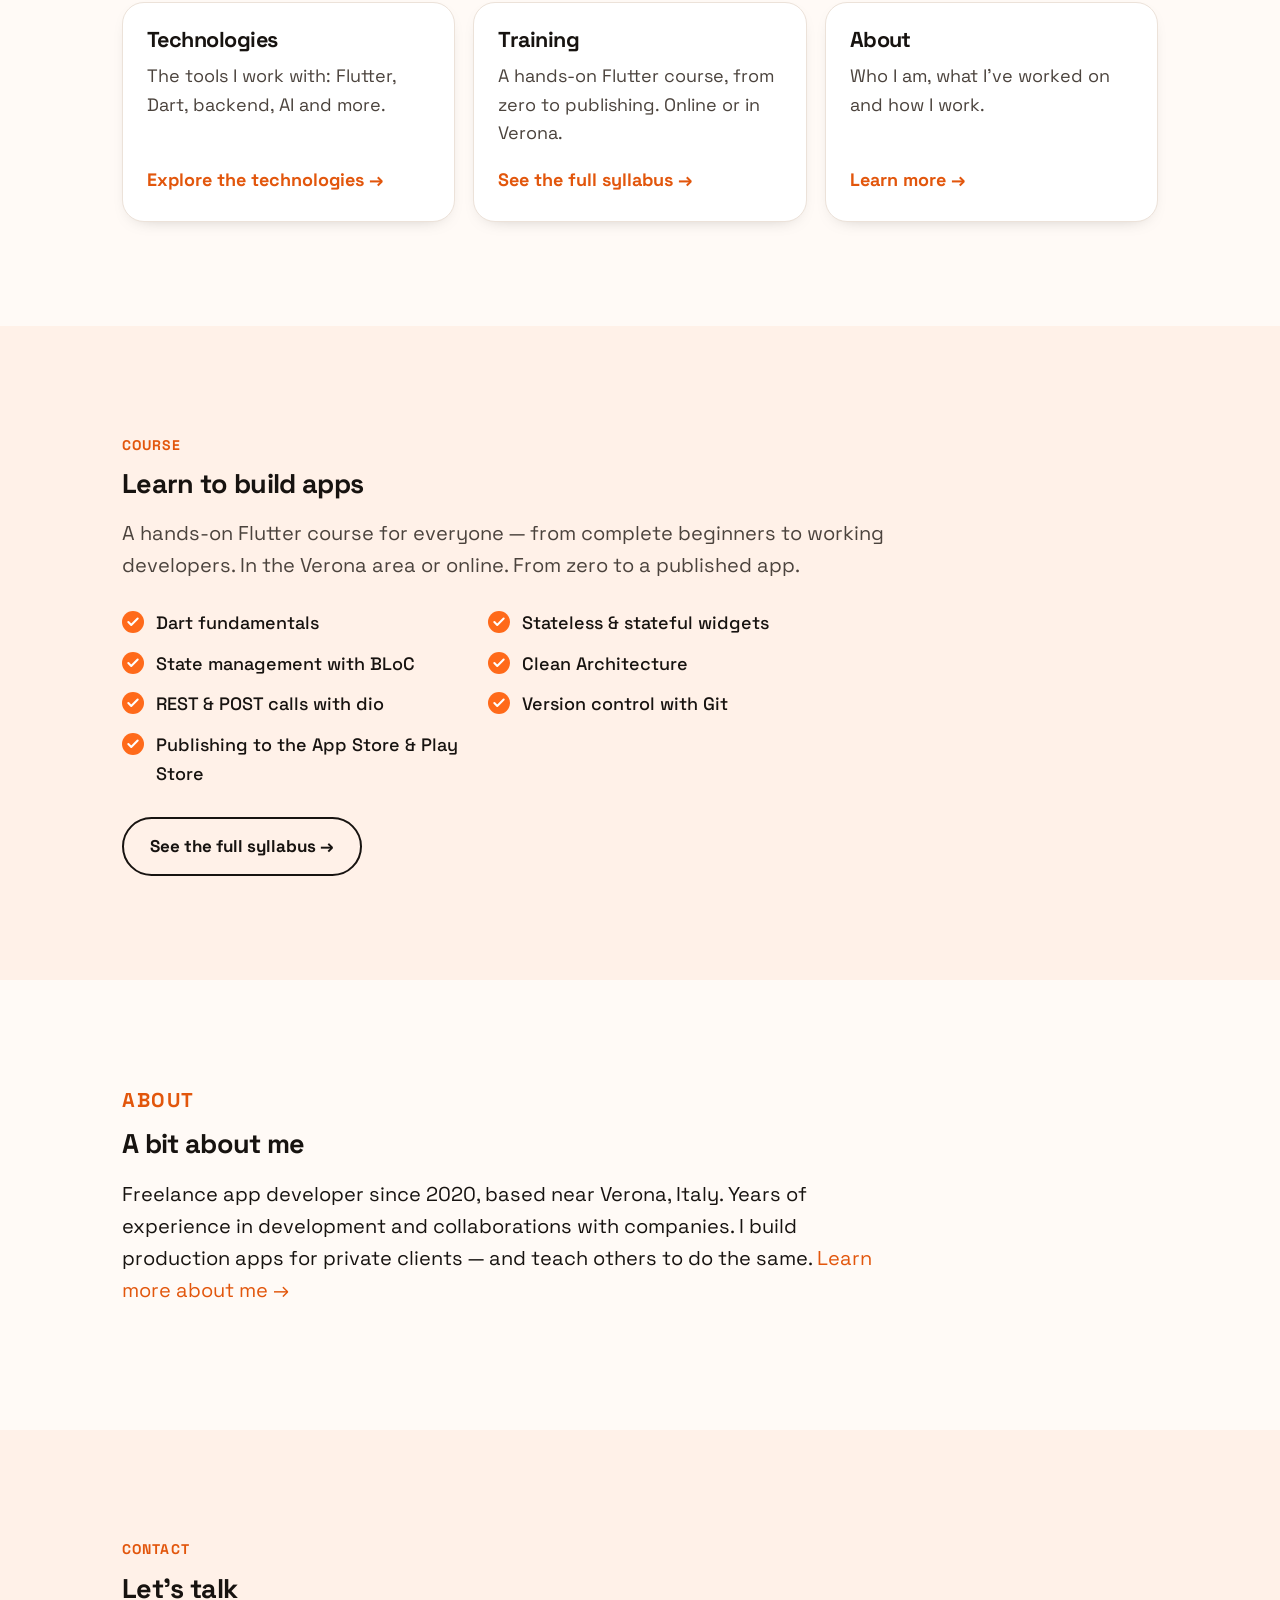
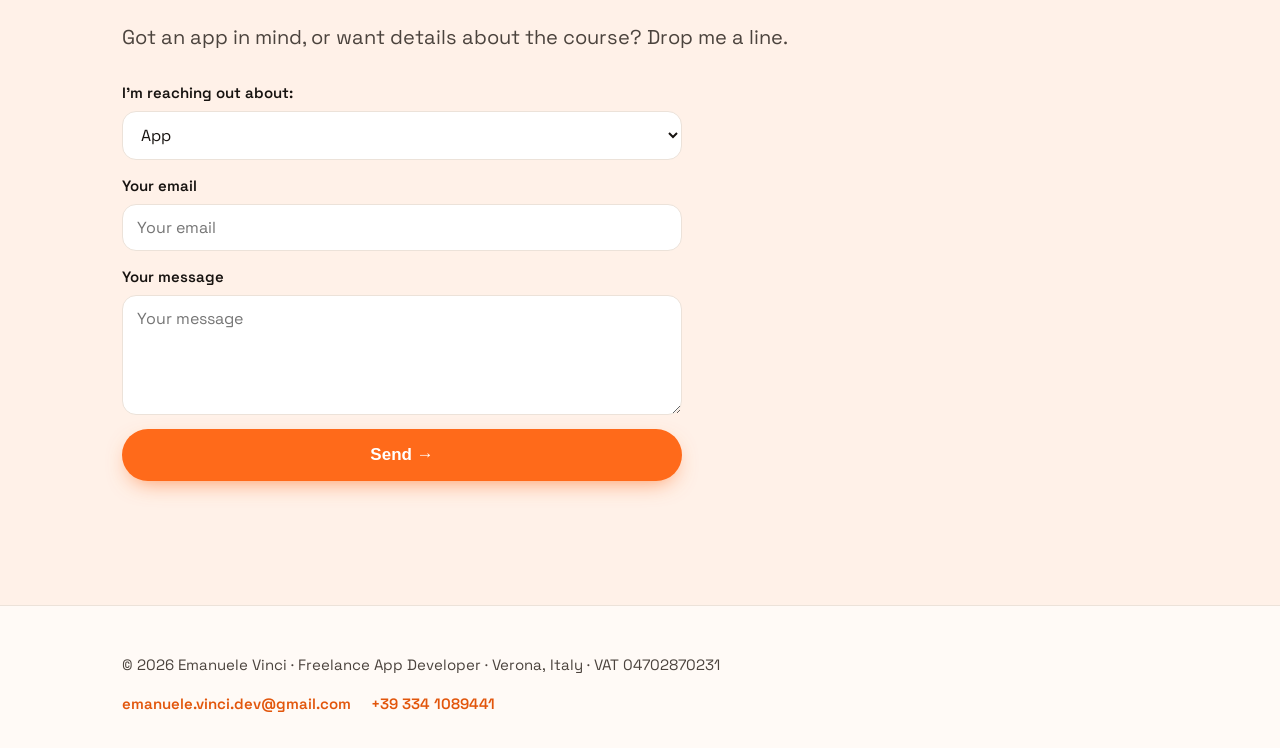
==== commit e64013c0: "Differentiate kicker/heading pairs; drop "vere"/"real" - Home About/Contact and About/Chi sono page:" ====
--- a/en/index.html
+++ b/en/index.html
@@ -192,7 +192,7 @@
     <section class="course section-alt" aria-labelledby="course-title">
       <div class="container">
         <p class="eyebrow">Course</p>
-        <h2 id="course-title">Learn to build real apps</h2>
+        <h2 id="course-title">Learn to build apps</h2>
         <p class="section-lead">A hands-on Flutter course for everyone — from complete beginners to working developers. In the Verona area or online. From zero to a published app.</p>
         <ul class="topics">
           <li>Dart fundamentals</li>
@@ -210,7 +210,8 @@
     <!-- About -->
     <section class="about" aria-labelledby="about-title">
       <div class="container">
-        <h2 id="about-title">About</h2>
+        <p class="eyebrow">About</p>
+        <h2 id="about-title">A bit about me</h2>
         <p>Freelance app developer since 2020, based near Verona, Italy. Years of experience in development and collaborations with companies. I build production apps for private clients — and teach others to do the same. <a href="/en/about/">Learn more about me →</a></p>
       </div>
     </section>
@@ -218,7 +219,8 @@
     <!-- Contact -->
     <section class="contact section-alt" id="contact" aria-labelledby="contact-title">
       <div class="container">
-        <h2 id="contact-title">Contact</h2>
+        <p class="eyebrow">Contact</p>
+        <h2 id="contact-title">Let's talk</h2>
         <p class="section-lead">Got an app in mind, or want details about the course? Drop me a line.</p>
         <div class="contact-form" id="contact-form">
           <div class="field">
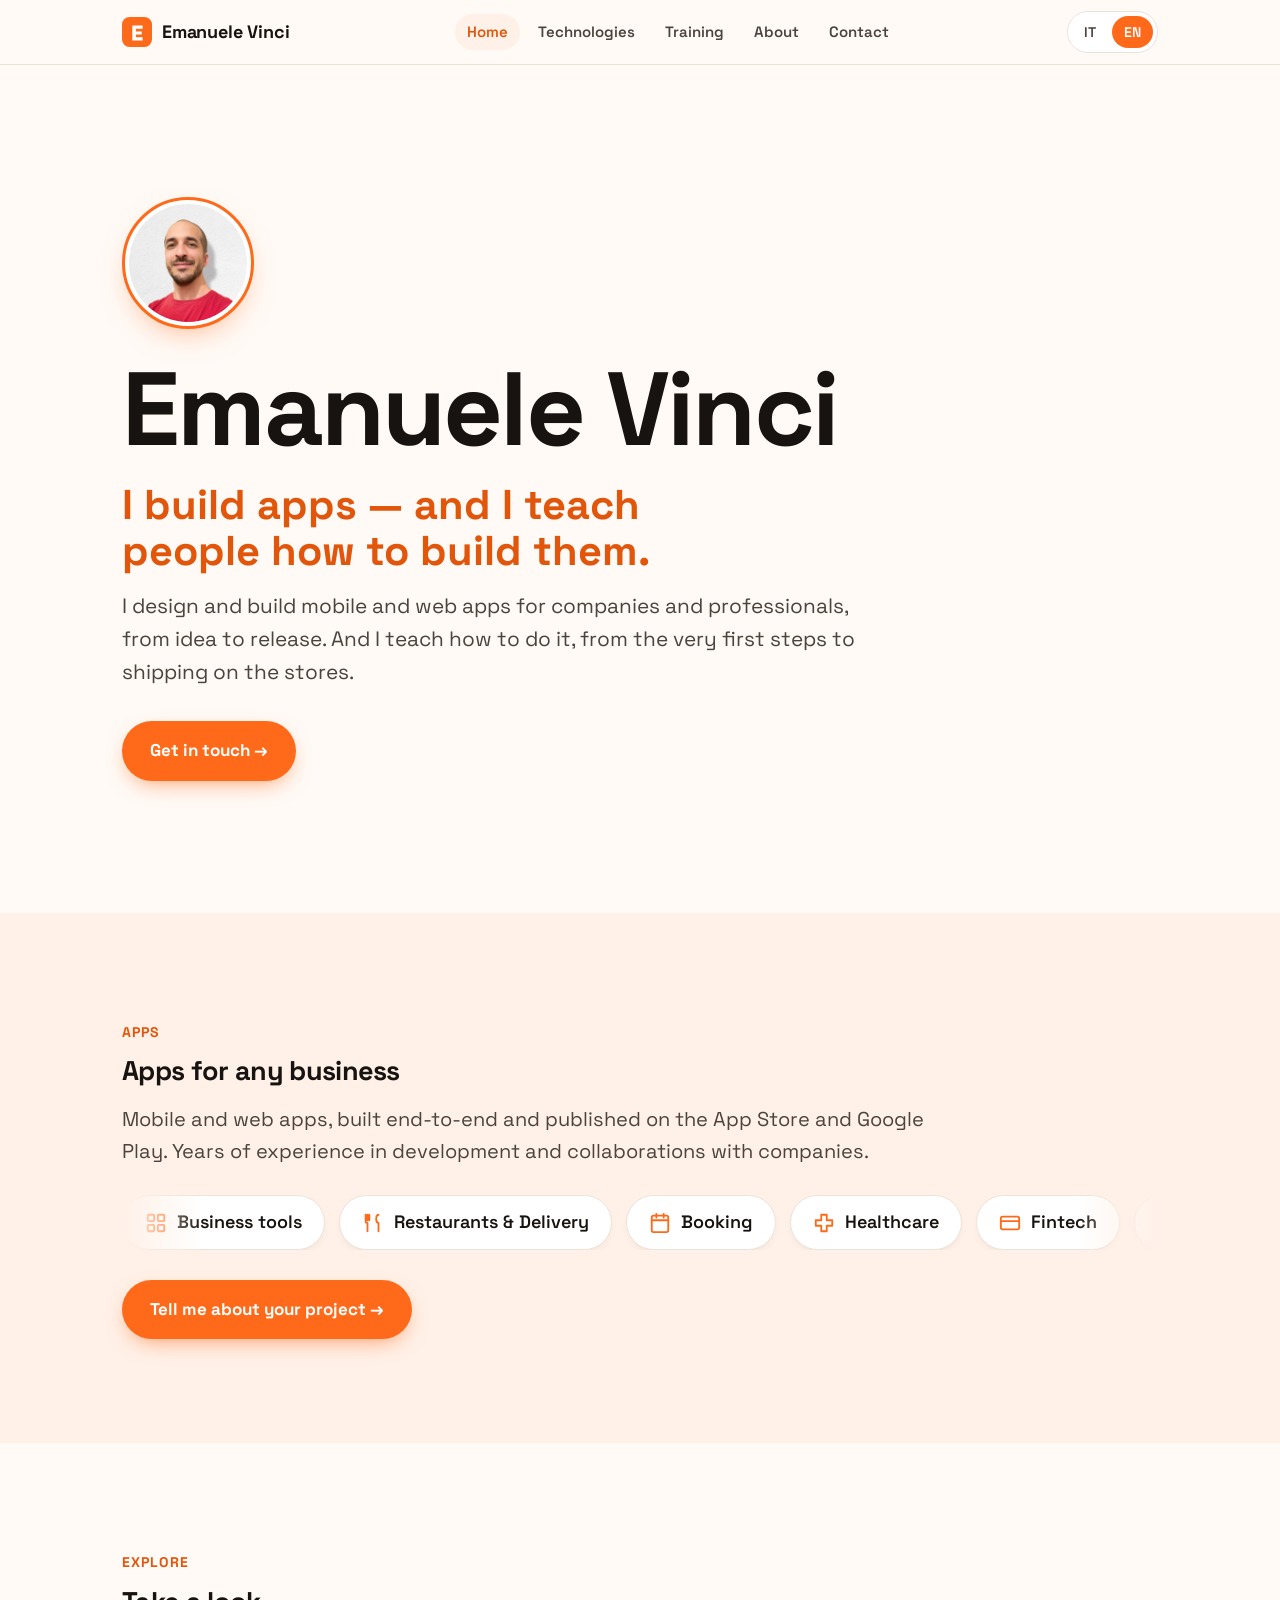
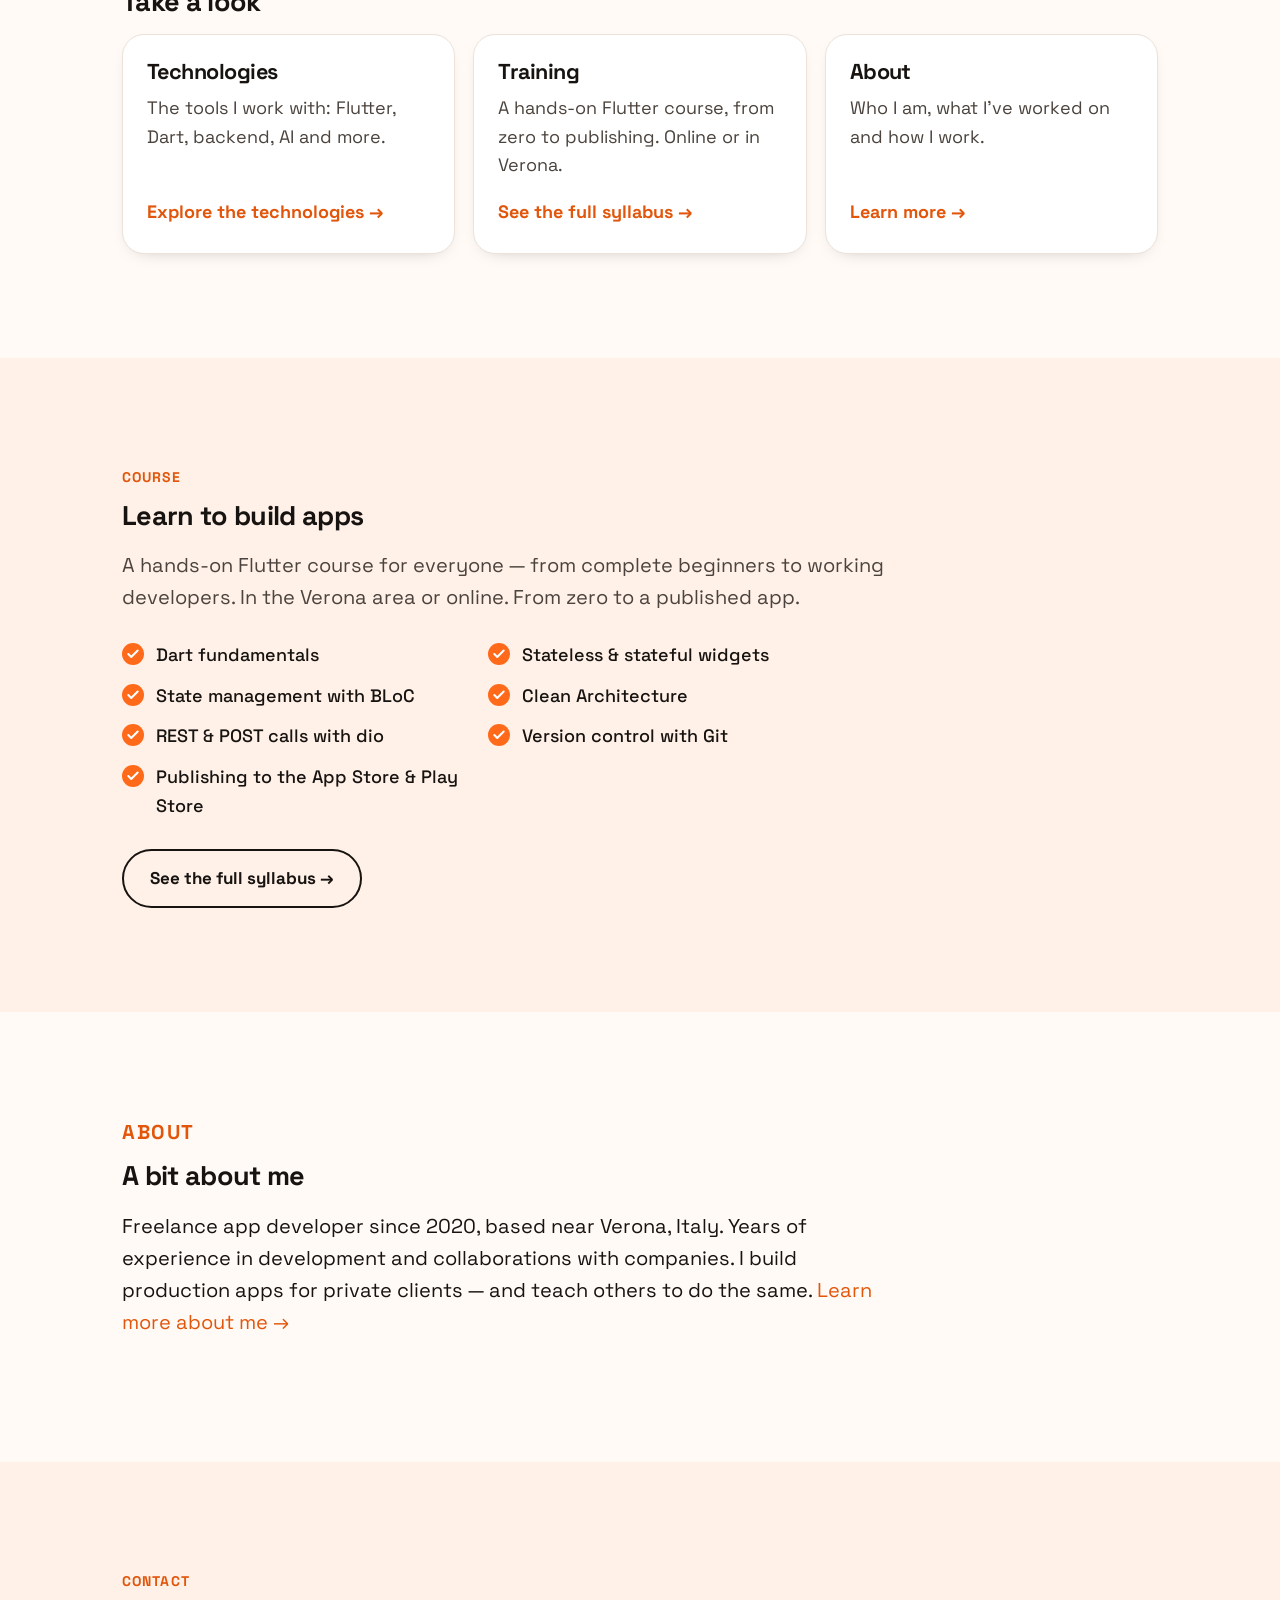
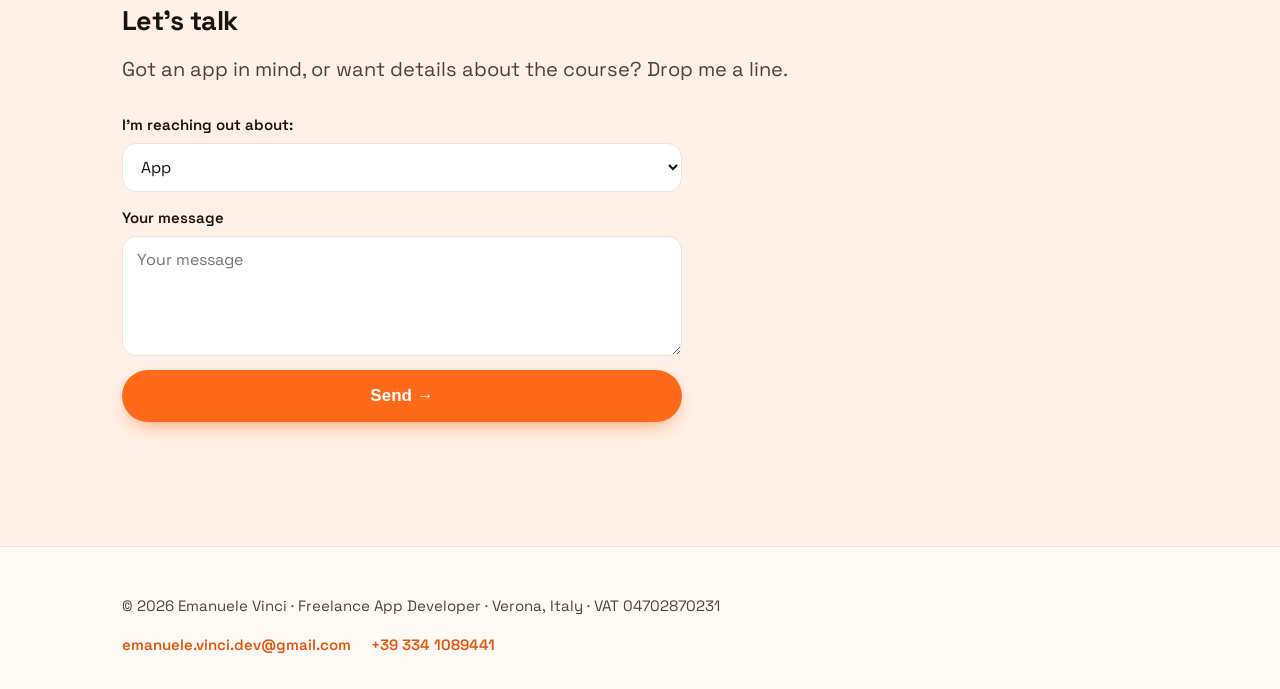
==== commit 8d6df8e4: "Layout & copy fixes: hero CTA spacing, drop email field, bio photo straddle - Home hero: add bottom " ====
--- a/en/index.html
+++ b/en/index.html
@@ -231,10 +231,6 @@
             </select>
           </div>
           <div class="field">
-            <label for="cf-email">Your email</label>
-            <input id="cf-email" type="email" autocomplete="email" placeholder="Your email">
-          </div>
-          <div class="field">
             <label for="cf-message">Your message</label>
             <textarea id="cf-message" placeholder="Your message"></textarea>
           </div>
--- a/assets/styles.css
+++ b/assets/styles.css
@@ -15,6 +15,7 @@
   --radius-pill: 999px;
   --radius-lg: 22px;
   --maxw: 1080px;
+  --avatar: clamp(180px, 40vw, 224px);   /* About / Chi sono profile photo */
   --font: "Space Grotesk", system-ui, -apple-system, "Segoe UI", Roboto, Helvetica, Arial, sans-serif;
 }
 
@@ -344,17 +345,33 @@
   background: var(--accent);
 }
 
-/* ---------- Centered avatar (About / Chi sono) ---------- */
+/* ---------- Avatar straddling the section boundary (About / Chi sono) ---------- */
+/* Tightened heading padding to match the Tecnologie page, and a left-aligned
+   photo pulled up by half its height so it overlaps the white/orange boundary. */
+/* Bottom padding = photo's upper half + a gap, so the space ABOVE the photo
+   matches the ~26px below it while it still straddles the boundary. */
+.bio-head { padding-block: clamp(44px, 7vw, 72px) calc(var(--avatar) / 2 + 28px) !important; }
+.bio-body { padding-top: 0 !important; }
+
 .about-photo {
-  width: clamp(200px, 42vw, 240px);
-  height: clamp(200px, 42vw, 240px);
+  width: var(--avatar);
+  height: var(--avatar);
   border-radius: 50%;
   object-fit: cover;
   padding: 4px;
   background: var(--surface);
   border: 3px solid var(--accent);
   box-shadow: 0 12px 32px -14px color-mix(in srgb, var(--accent) 60%, transparent);
-  margin: 0 auto 30px;
+  /* half the photo rises into the section above → straddles the colour change */
+  margin: calc(var(--avatar) / -2) 0 26px;
+  position: relative;
+  z-index: 1;
+}
+
+/* On narrow screens drop the overlap: photo sits cleanly inside the section. */
+@media (max-width: 600px) {
+  .bio-head { padding-bottom: clamp(28px, 7vw, 44px) !important; }
+  .about-photo { margin-top: 22px; }
 }
 
 /* ---------- Home intro + teasers ---------- */
@@ -362,7 +379,7 @@
   max-width: 58ch;
   font-size: clamp(1.05rem, 2.4vw, 1.3rem);
   color: var(--ink-soft);
-  margin: 4px 0 0;
+  margin: 4px 0 32px;
 }
 .teasers {
   display: grid;
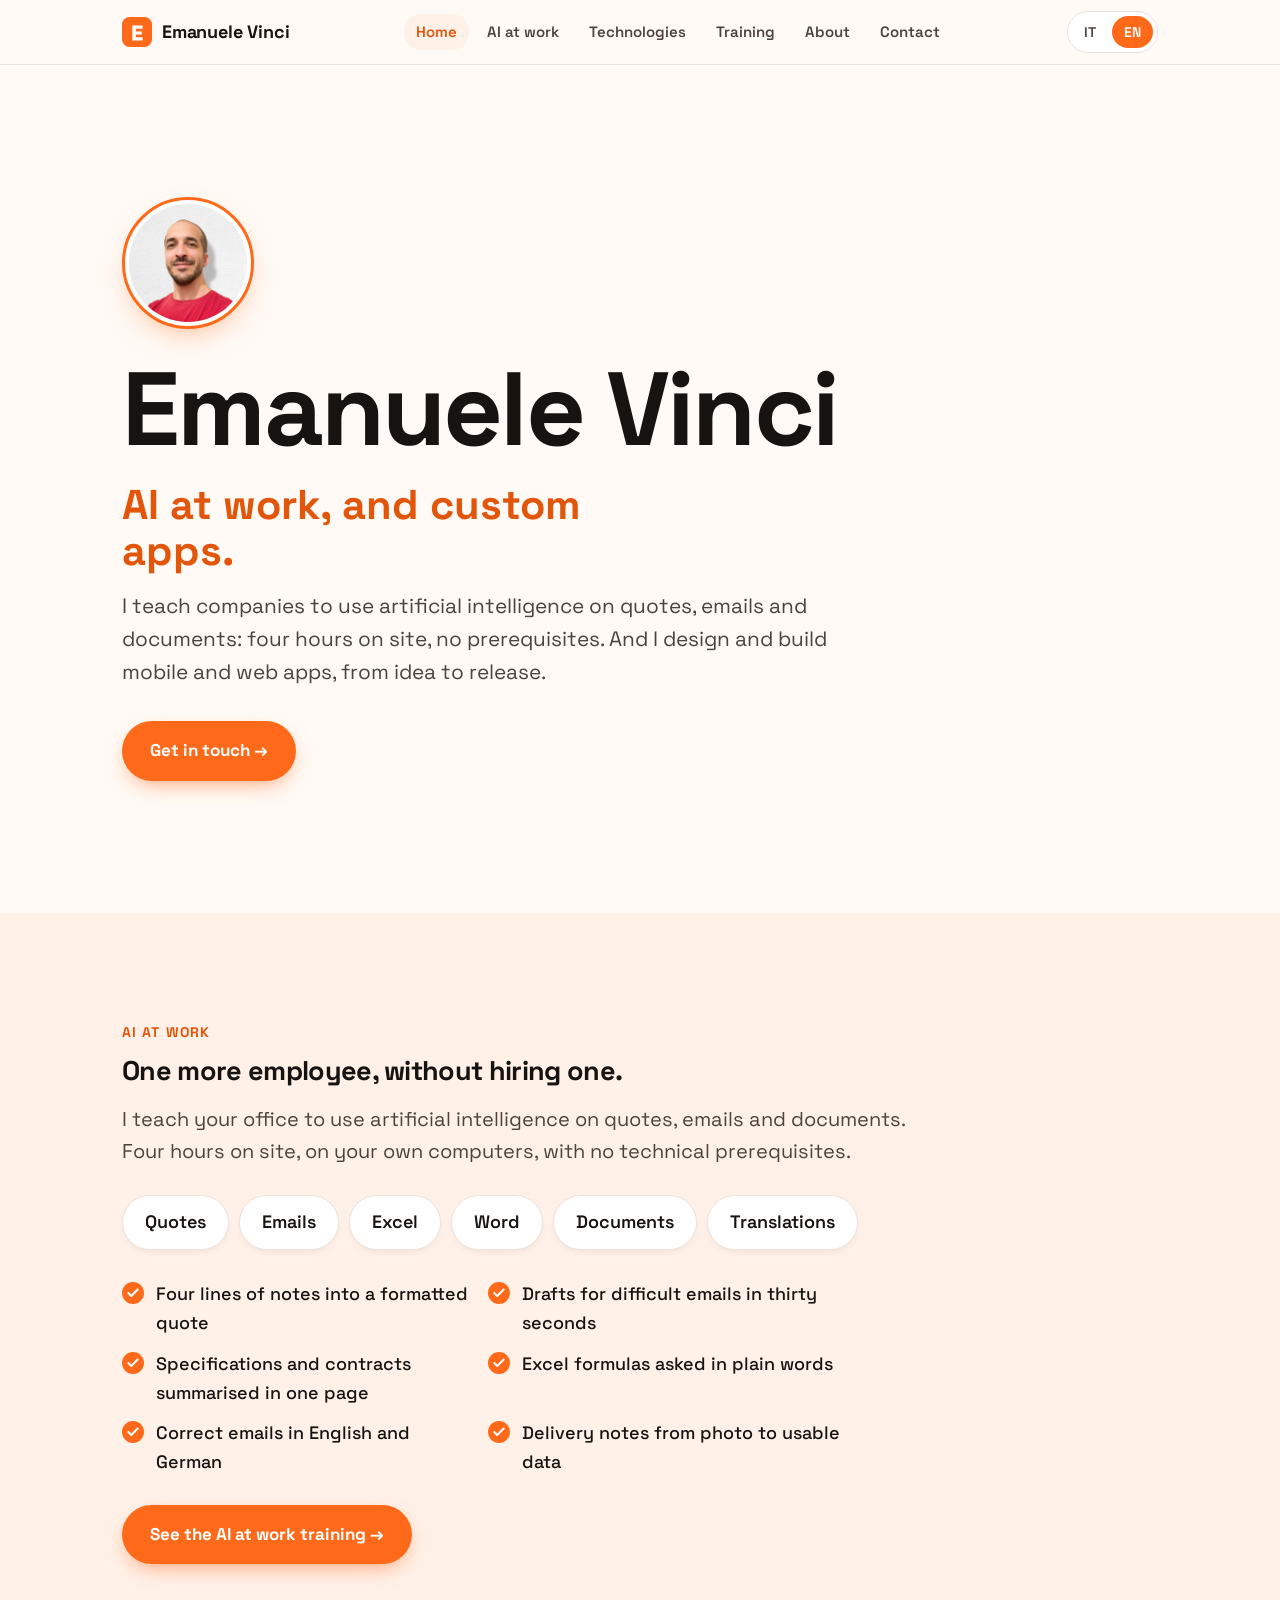
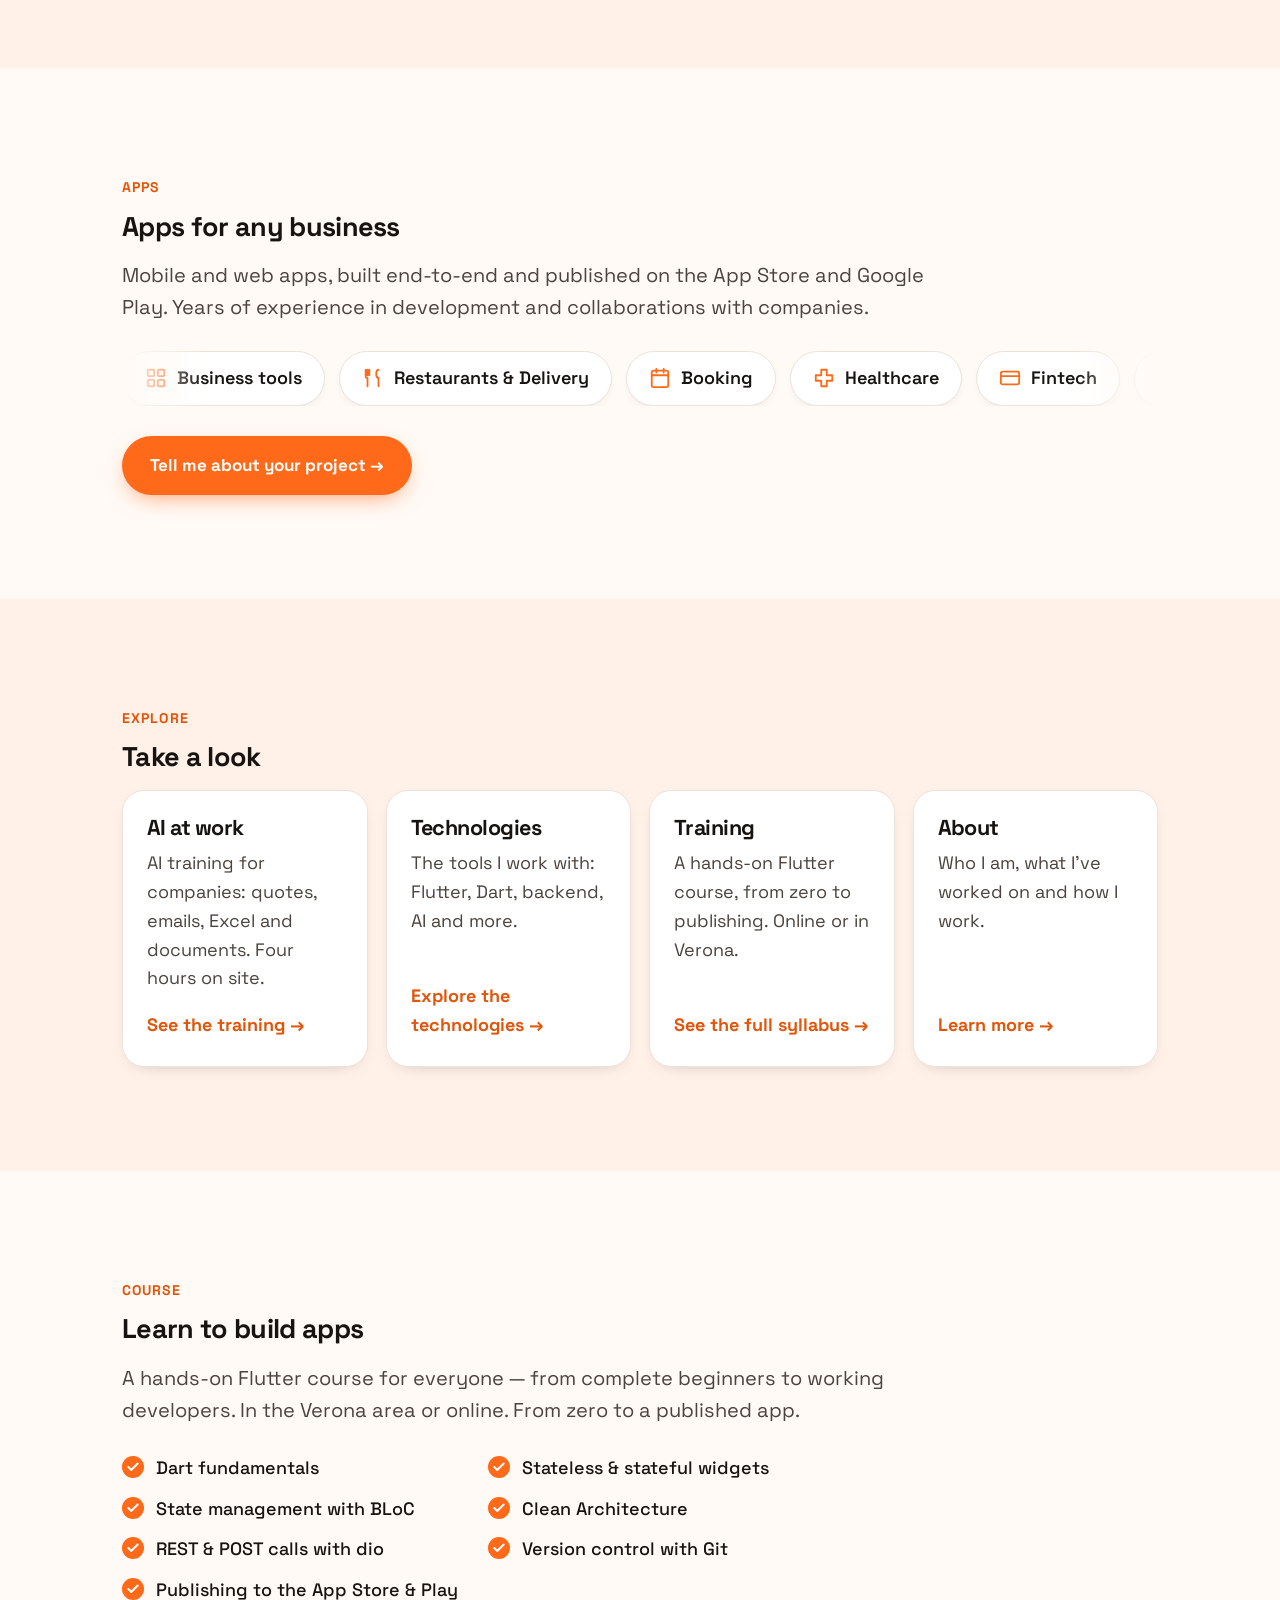
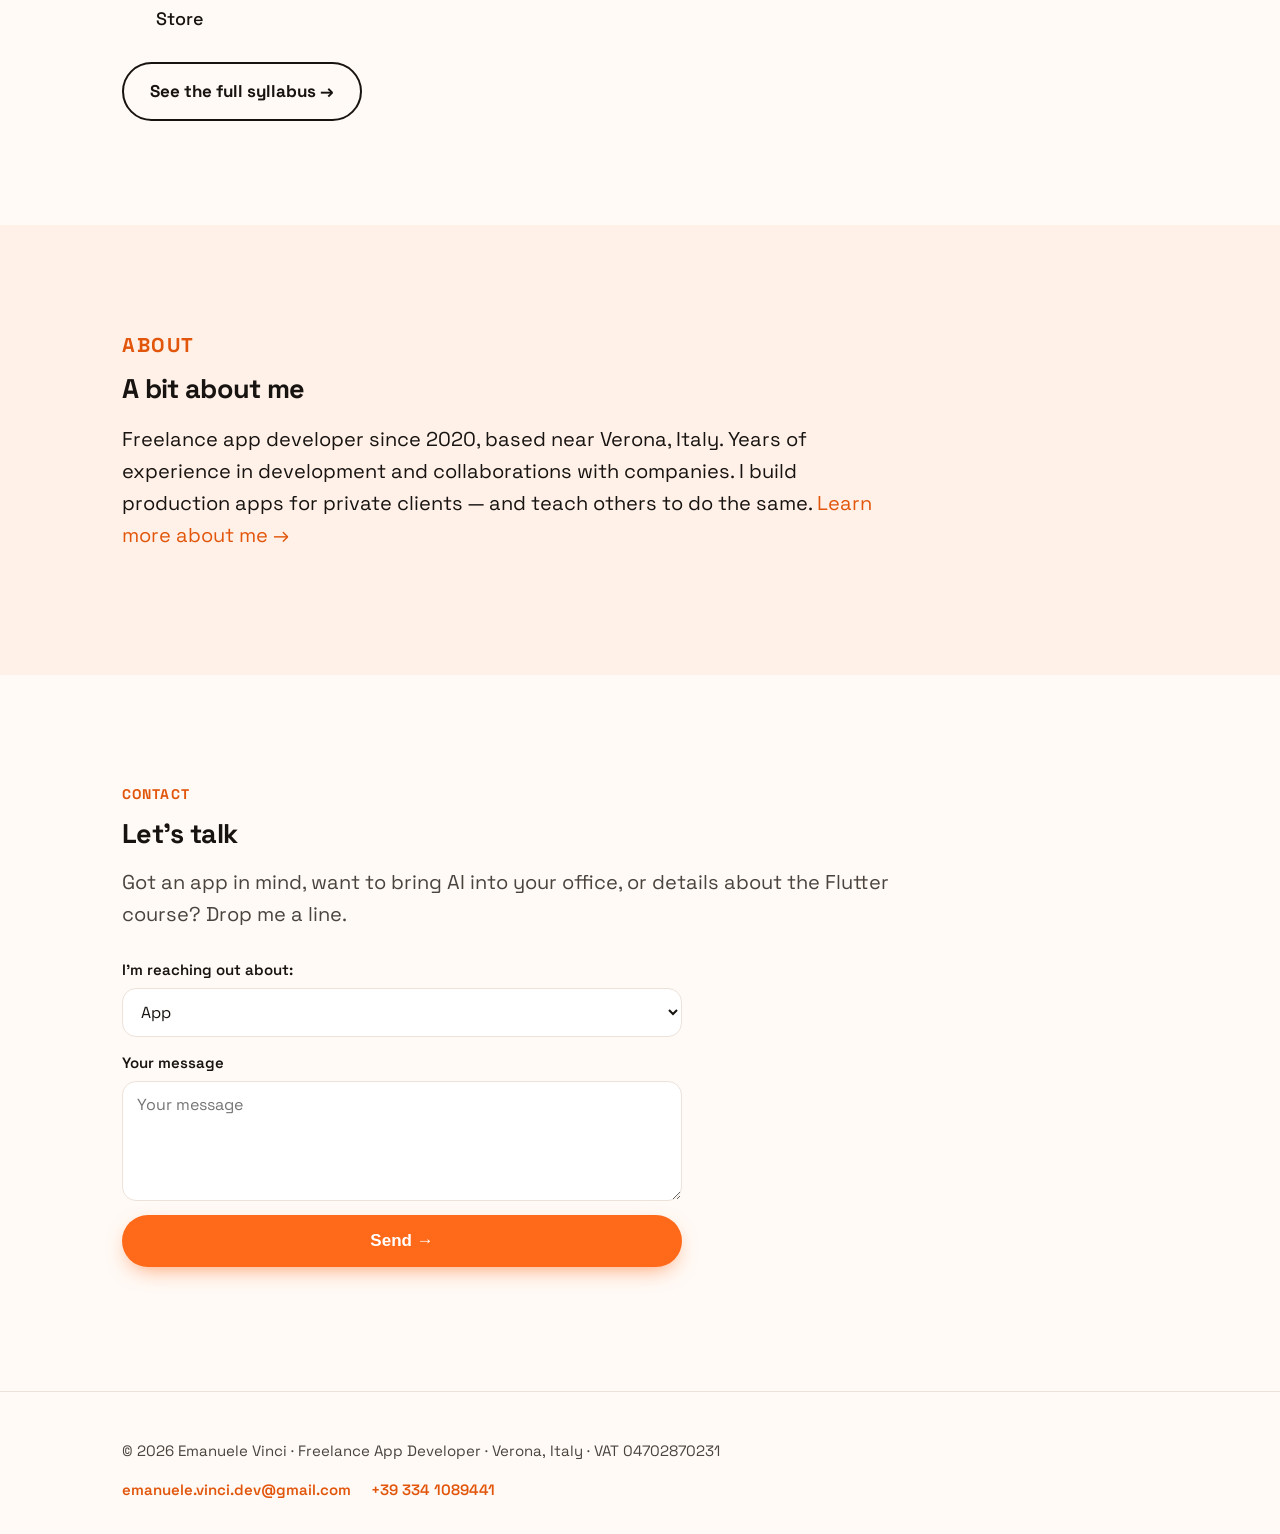
==== commit f86aced6: "Add "AI in ufficio" / "AI at work" corporate training across the site New top-level page in both lan" ====
--- a/en/index.html
+++ b/en/index.html
@@ -3,9 +3,10 @@
 <head>
   <meta charset="UTF-8">
   <meta name="viewport" content="width=device-width, initial-scale=1">
-  <title>Emanuele Vinci — Freelance App Developer &amp; Flutter Course | Verona</title>
-  <meta name="description" content="Freelance app developer near Verona, Italy. Mobile and web apps built end-to-end, plus a hands-on Flutter course for all levels. Get in touch.">
+  <title>Emanuele Vinci — AI Training for Companies &amp; App Development | Verona</title>
+  <meta name="description" content="Hands-on AI training for office teams: quotes, emails, Excel and documents. Four hours on site near Verona, Italy. Also mobile and web app development and a Flutter course.">
   <meta name="author" content="Emanuele Vinci">
+  <meta name="keywords" content="AI training for companies, AI course for offices, ChatGPT training business, freelance app developer Verona, Flutter course">
 
   <!-- Canonical + hreflang -->
   <link rel="canonical" href="https://emanuele-vinci.it/en/">
@@ -16,8 +17,8 @@
   <!-- Open Graph -->
   <meta property="og:type" content="website">
   <meta property="og:site_name" content="Emanuele Vinci">
-  <meta property="og:title" content="Emanuele Vinci — Freelance App Developer &amp; Flutter Course | Verona">
-  <meta property="og:description" content="Freelance app developer near Verona, Italy. Mobile and web apps built end-to-end, plus a hands-on Flutter course for all levels.">
+  <meta property="og:title" content="Emanuele Vinci — AI Training for Companies &amp; App Development | Verona">
+  <meta property="og:description" content="AI training for offices and companies — quotes, emails and documents — plus mobile and web app development. Verona area, Italy.">
   <meta property="og:url" content="https://emanuele-vinci.it/en/">
   <meta property="og:image" content="https://emanuele-vinci.it/og-image.png">
   <meta property="og:image:width" content="1200">
@@ -27,8 +28,8 @@
 
   <!-- Twitter -->
   <meta name="twitter:card" content="summary_large_image">
-  <meta name="twitter:title" content="Emanuele Vinci — Freelance App Developer &amp; Flutter Course | Verona">
-  <meta name="twitter:description" content="Freelance app developer near Verona, Italy. Mobile and web apps built end-to-end, plus a hands-on Flutter course for all levels.">
+  <meta name="twitter:title" content="Emanuele Vinci — AI Training for Companies &amp; App Development | Verona">
+  <meta name="twitter:description" content="AI training for offices and companies — quotes, emails and documents — plus mobile and web app development. Verona area, Italy.">
   <meta name="twitter:image" content="https://emanuele-vinci.it/og-image.png">
 
   <link rel="icon" href="/favicon.svg" type="image/svg+xml">
@@ -55,8 +56,48 @@
       "addressRegion": "Verona",
       "addressCountry": "IT"
     },
-    "knowsAbout": ["Mobile app development", "Web app development", "Flutter", "Dart"],
+    "knowsAbout": ["AI training for companies", "Generative AI for office work", "Automating quotes and emails", "Mobile app development", "Web app development", "Flutter", "Dart"],
     "sameAs": []
+  }
+  </script>
+
+  <!-- JSON-LD: AI at work course -->
+  <script type="application/ld+json">
+  {
+    "@context": "https://schema.org",
+    "@type": "Course",
+    "name": "AI at work — AI training for office teams",
+    "description": "Hands-on AI training for the office: quotes, emails, Excel, Word, incoming documents and translations. Four hours on site, with no technical prerequisites.",
+    "url": "https://emanuele-vinci.it/en/ai-at-work/",
+    "inLanguage": "en",
+    "coursePrerequisites": "No technical prerequisites",
+    "provider": {
+      "@type": "Person",
+      "name": "Emanuele Vinci",
+      "url": "https://emanuele-vinci.it"
+    },
+    "hasCourseInstance": {
+      "@type": "CourseInstance",
+      "courseMode": "onsite",
+      "courseWorkload": "PT4H",
+      "location": {
+        "@type": "Place",
+        "name": "On site, at your company — Verona area, Italy",
+        "address": {
+          "@type": "PostalAddress",
+          "addressLocality": "Verona",
+          "addressCountry": "IT"
+        }
+      }
+    },
+    "offers": {
+      "@type": "AggregateOffer",
+      "lowPrice": "500",
+      "highPrice": "1000",
+      "priceCurrency": "EUR",
+      "offerCount": 2,
+      "url": "https://emanuele-vinci.it/en/ai-at-work/"
+    }
   }
   </script>
 
@@ -103,6 +144,7 @@
       </a>
       <nav class="main-nav" aria-label="Main navigation">
         <a href="/en/" aria-current="page">Home</a>
+        <a href="/en/ai-at-work/">AI at work</a>
         <a href="/en/technologies/">Technologies</a>
         <a href="/en/training/">Training</a>
         <a href="/en/about/">About</a>
@@ -125,14 +167,40 @@
                onerror="this.style.display='none';">
         </div>
         <h1>Emanuele Vinci</h1>
-        <p class="pitch">I build apps — and I teach people how to build them.</p>
-        <p class="home-intro">I design and build mobile and web apps for companies and professionals, from idea to release. And I teach how to do it, from the very first steps to shipping on the stores.</p>
+        <p class="pitch">AI at work, and custom apps.</p>
+        <p class="home-intro">I teach companies to use artificial intelligence on quotes, emails and documents: four hours on site, no prerequisites. And I design and build mobile and web apps, from idea to release.</p>
         <a class="btn btn-primary" href="#contact">Get in touch →</a>
       </div>
     </section>
 
+    <!-- AI at work -->
+    <section class="ai-office section-alt" aria-labelledby="ai-title">
+      <div class="container">
+        <p class="eyebrow">AI at work</p>
+        <h2 id="ai-title">One more employee, without hiring one.</h2>
+        <p class="section-lead">I teach your office to use artificial intelligence on quotes, emails and documents. Four hours on site, on your own computers, with no technical prerequisites.</p>
+        <ul class="pill-row" aria-label="What we work on">
+          <li class="cat-pill">Quotes</li>
+          <li class="cat-pill">Emails</li>
+          <li class="cat-pill">Excel</li>
+          <li class="cat-pill">Word</li>
+          <li class="cat-pill">Documents</li>
+          <li class="cat-pill">Translations</li>
+        </ul>
+        <ul class="topics">
+          <li>Four lines of notes into a formatted quote</li>
+          <li>Drafts for difficult emails in thirty seconds</li>
+          <li>Specifications and contracts summarised in one page</li>
+          <li>Excel formulas asked in plain words</li>
+          <li>Correct emails in English and German</li>
+          <li>Delivery notes from photo to usable data</li>
+        </ul>
+        <a class="btn btn-primary" href="/en/ai-at-work/">See the AI at work training →</a>
+      </div>
+    </section>
+
     <!-- Apps -->
-    <section class="apps section-alt" aria-labelledby="apps-title">
+    <section class="apps" aria-labelledby="apps-title">
       <div class="container">
         <p class="eyebrow">Apps</p>
         <h2 id="apps-title">Apps for any business</h2>
@@ -164,11 +232,16 @@
     </section>
 
     <!-- Teasers -->
-    <section class="explore" aria-labelledby="explore-title">
+    <section class="explore section-alt" aria-labelledby="explore-title">
       <div class="container">
         <p class="eyebrow">Explore</p>
         <h2 id="explore-title">Take a look</h2>
         <div class="teasers">
+          <article class="teaser">
+            <h3>AI at work</h3>
+            <p>AI training for companies: quotes, emails, Excel and documents. Four hours on site.</p>
+            <a class="arrow-link" href="/en/ai-at-work/">See the training →</a>
+          </article>
           <article class="teaser">
             <h3>Technologies</h3>
             <p>The tools I work with: Flutter, Dart, backend, AI and more.</p>
@@ -189,7 +262,7 @@
     </section>
 
     <!-- Course -->
-    <section class="course section-alt" aria-labelledby="course-title">
+    <section class="course" aria-labelledby="course-title">
       <div class="container">
         <p class="eyebrow">Course</p>
         <h2 id="course-title">Learn to build apps</h2>
@@ -208,7 +281,7 @@
     </section>
 
     <!-- About -->
-    <section class="about" aria-labelledby="about-title">
+    <section class="about section-alt" aria-labelledby="about-title">
       <div class="container">
         <p class="eyebrow">About</p>
         <h2 id="about-title">A bit about me</h2>
@@ -217,16 +290,17 @@
     </section>
 
     <!-- Contact -->
-    <section class="contact section-alt" id="contact" aria-labelledby="contact-title">
+    <section class="contact" id="contact" aria-labelledby="contact-title">
       <div class="container">
         <p class="eyebrow">Contact</p>
         <h2 id="contact-title">Let's talk</h2>
-        <p class="section-lead">Got an app in mind, or want details about the course? Drop me a line.</p>
+        <p class="section-lead">Got an app in mind, want to bring AI into your office, or details about the Flutter course? Drop me a line.</p>
         <div class="contact-form" id="contact-form">
           <div class="field">
             <label for="cf-reason">I'm reaching out about:</label>
             <select id="cf-reason">
               <option value="app">App</option>
+              <option value="ai">AI at work</option>
               <option value="training">Training</option>
             </select>
           </div>
--- a/assets/styles.css
+++ b/assets/styles.css
@@ -345,13 +345,12 @@
   background: var(--accent);
 }
 
-/* ---------- Avatar straddling the section boundary (About / Chi sono) ---------- */
-/* Tightened heading padding to match the Tecnologie page, and a left-aligned
-   photo pulled up by half its height so it overlaps the white/orange boundary. */
-/* Bottom padding = photo's upper half + a gap, so the space ABOVE the photo
-   matches the ~26px below it while it still straddles the boundary. */
-.bio-head { padding-block: clamp(44px, 7vw, 72px) calc(var(--avatar) / 2 + 28px) !important; }
-.bio-body { padding-top: 0 !important; }
+/* ---------- Profile photo (About / Chi sono) ---------- */
+/* Left-aligned circle sitting inside the orange section, with clear space
+   above (so its top never touches the white/orange boundary) and below. */
+.bio-head { padding-block: clamp(44px, 7vw, 72px) clamp(40px, 6vw, 56px) !important; }
+/* Equal gap above and below the photo at every width. */
+.bio-body { padding-top: 26px !important; }
 
 .about-photo {
   width: var(--avatar);
@@ -362,16 +361,7 @@
   background: var(--surface);
   border: 3px solid var(--accent);
   box-shadow: 0 12px 32px -14px color-mix(in srgb, var(--accent) 60%, transparent);
-  /* half the photo rises into the section above → straddles the colour change */
-  margin: calc(var(--avatar) / -2) 0 26px;
-  position: relative;
-  z-index: 1;
-}
-
-/* On narrow screens drop the overlap: photo sits cleanly inside the section. */
-@media (max-width: 600px) {
-  .bio-head { padding-bottom: clamp(28px, 7vw, 44px) !important; }
-  .about-photo { margin-top: 22px; }
+  margin: 0 0 26px;
 }
 
 /* ---------- Home intro + teasers ---------- */
@@ -530,8 +520,11 @@
   .topics { grid-template-columns: 1fr 1fr; }
 }
 @media (min-width: 720px) {
-  .teasers { grid-template-columns: repeat(3, 1fr); }
+  .teasers { grid-template-columns: repeat(2, 1fr); }
   .tech-grid { grid-template-columns: 1fr 1fr; }
+}
+@media (min-width: 1000px) {
+  .teasers { grid-template-columns: repeat(4, 1fr); }
 }
 @media (max-width: 760px) {
   .main-nav {
@@ -539,6 +532,108 @@
     flex-basis: 100%;
     justify-content: center;
   }
+}
+
+/* ---------- AI in ufficio / AI at work ---------- */
+.badge-line {
+  display: flex;
+  flex-wrap: wrap;
+  gap: 8px 10px;
+  list-style: none;
+  padding: 0;
+  margin: 0 0 18px;
+}
+.badge {
+  font-size: 13px;
+  font-weight: 700;
+  letter-spacing: .07em;
+  text-transform: uppercase;
+  color: var(--accent-dark);
+  background: var(--accent-soft);
+  border: 1px solid color-mix(in srgb, var(--accent) 28%, transparent);
+  border-radius: var(--radius-pill);
+  padding: 5px 14px;
+}
+.pill-row {
+  display: flex;
+  flex-wrap: wrap;
+  gap: 10px;
+  list-style: none;
+  padding: 0;
+  margin: 0 0 30px;
+}
+
+.compare-grid {
+  display: grid;
+  grid-template-columns: 1fr;
+  gap: 16px;
+  margin: 0 0 8px;
+}
+.compare-card {
+  background: var(--surface);
+  border: 1px solid var(--border);
+  border-radius: var(--radius-lg);
+  padding: 22px 24px;
+  box-shadow: 0 6px 20px -14px rgba(0,0,0,.4);
+}
+.compare-card h3 { font-size: 1.15rem; margin: 0 0 14px; }
+.compare-row {
+  display: grid;
+  grid-template-columns: auto 1fr;
+  align-items: start;
+  gap: 12px;
+  margin: 0 0 10px;
+}
+.compare-row:last-child { margin-bottom: 0; }
+.compare-row p { margin: 0; color: var(--ink-soft); font-size: 16px; }
+.tag {
+  display: inline-block;
+  min-width: 62px;
+  text-align: center;
+  font-size: 12px;
+  font-weight: 700;
+  letter-spacing: .08em;
+  text-transform: uppercase;
+  border-radius: var(--radius-pill);
+  padding: 4px 10px;
+  margin-top: 2px;
+}
+.tag-now { background: var(--border); color: var(--ink-soft); }
+.tag-after { background: var(--accent); color: #fff; }
+
+.pricing {
+  display: grid;
+  grid-template-columns: 1fr;
+  gap: 16px;
+  margin: 0 0 30px;
+}
+.price-card {
+  background: var(--surface);
+  border: 1px solid var(--border);
+  border-radius: var(--radius-lg);
+  padding: 26px 24px;
+  box-shadow: 0 6px 20px -14px rgba(0,0,0,.4);
+}
+.price-card h3 { font-size: 1.25rem; margin: 0 0 6px; }
+.price-card .price-meta {
+  font-weight: 600;
+  font-size: 15px;
+  color: var(--accent-dark);
+  margin: 0 0 10px;
+}
+.price-card .price {
+  font-size: clamp(2rem, 6vw, 2.6rem);
+  font-weight: 700;
+  letter-spacing: -0.03em;
+  line-height: 1;
+  margin: 0 0 14px;
+}
+.price-card > p:last-child { margin: 0; color: var(--ink-soft); font-size: 16px; }
+.price-card--featured { border-color: var(--accent); }
+
+@media (min-width: 720px) {
+  .compare-grid { grid-template-columns: 1fr 1fr; }
+  .pricing { grid-template-columns: 1fr 1fr; }
 }
 
 /* ---------- Reduced motion ---------- */
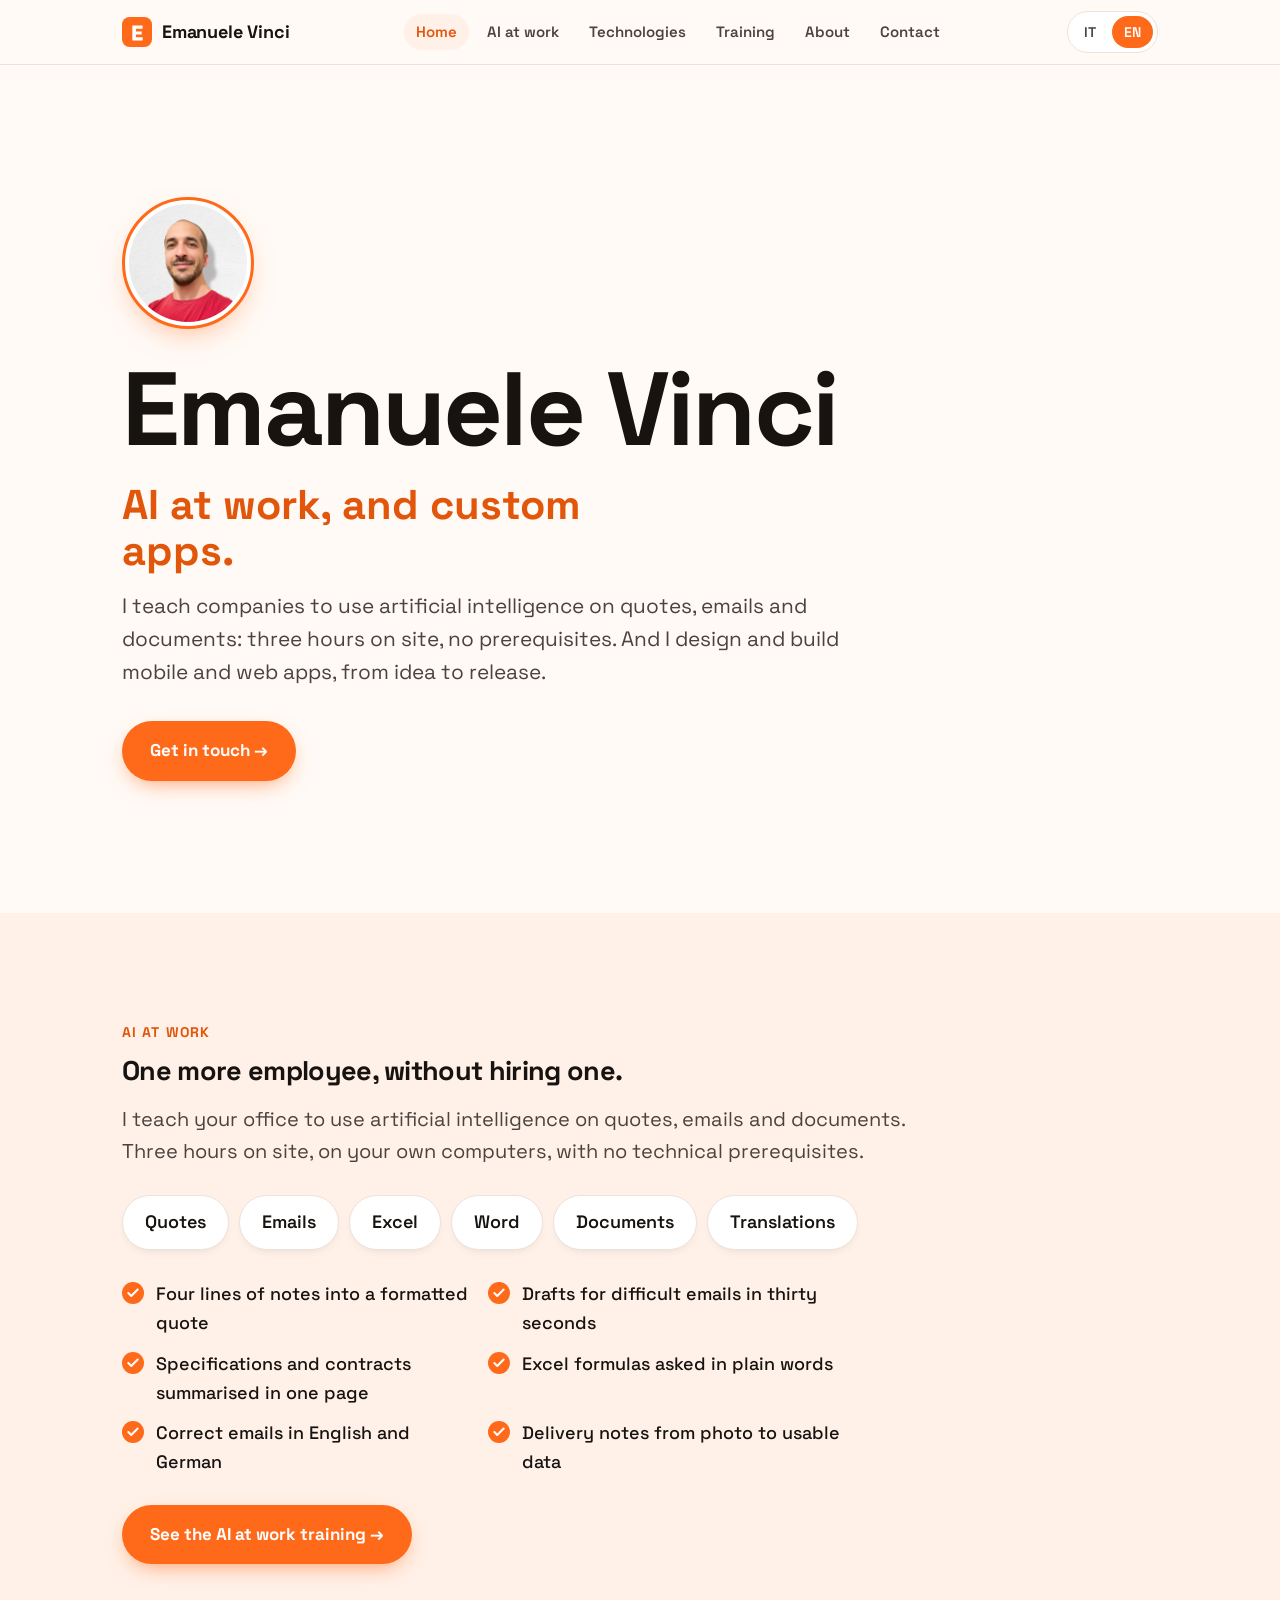
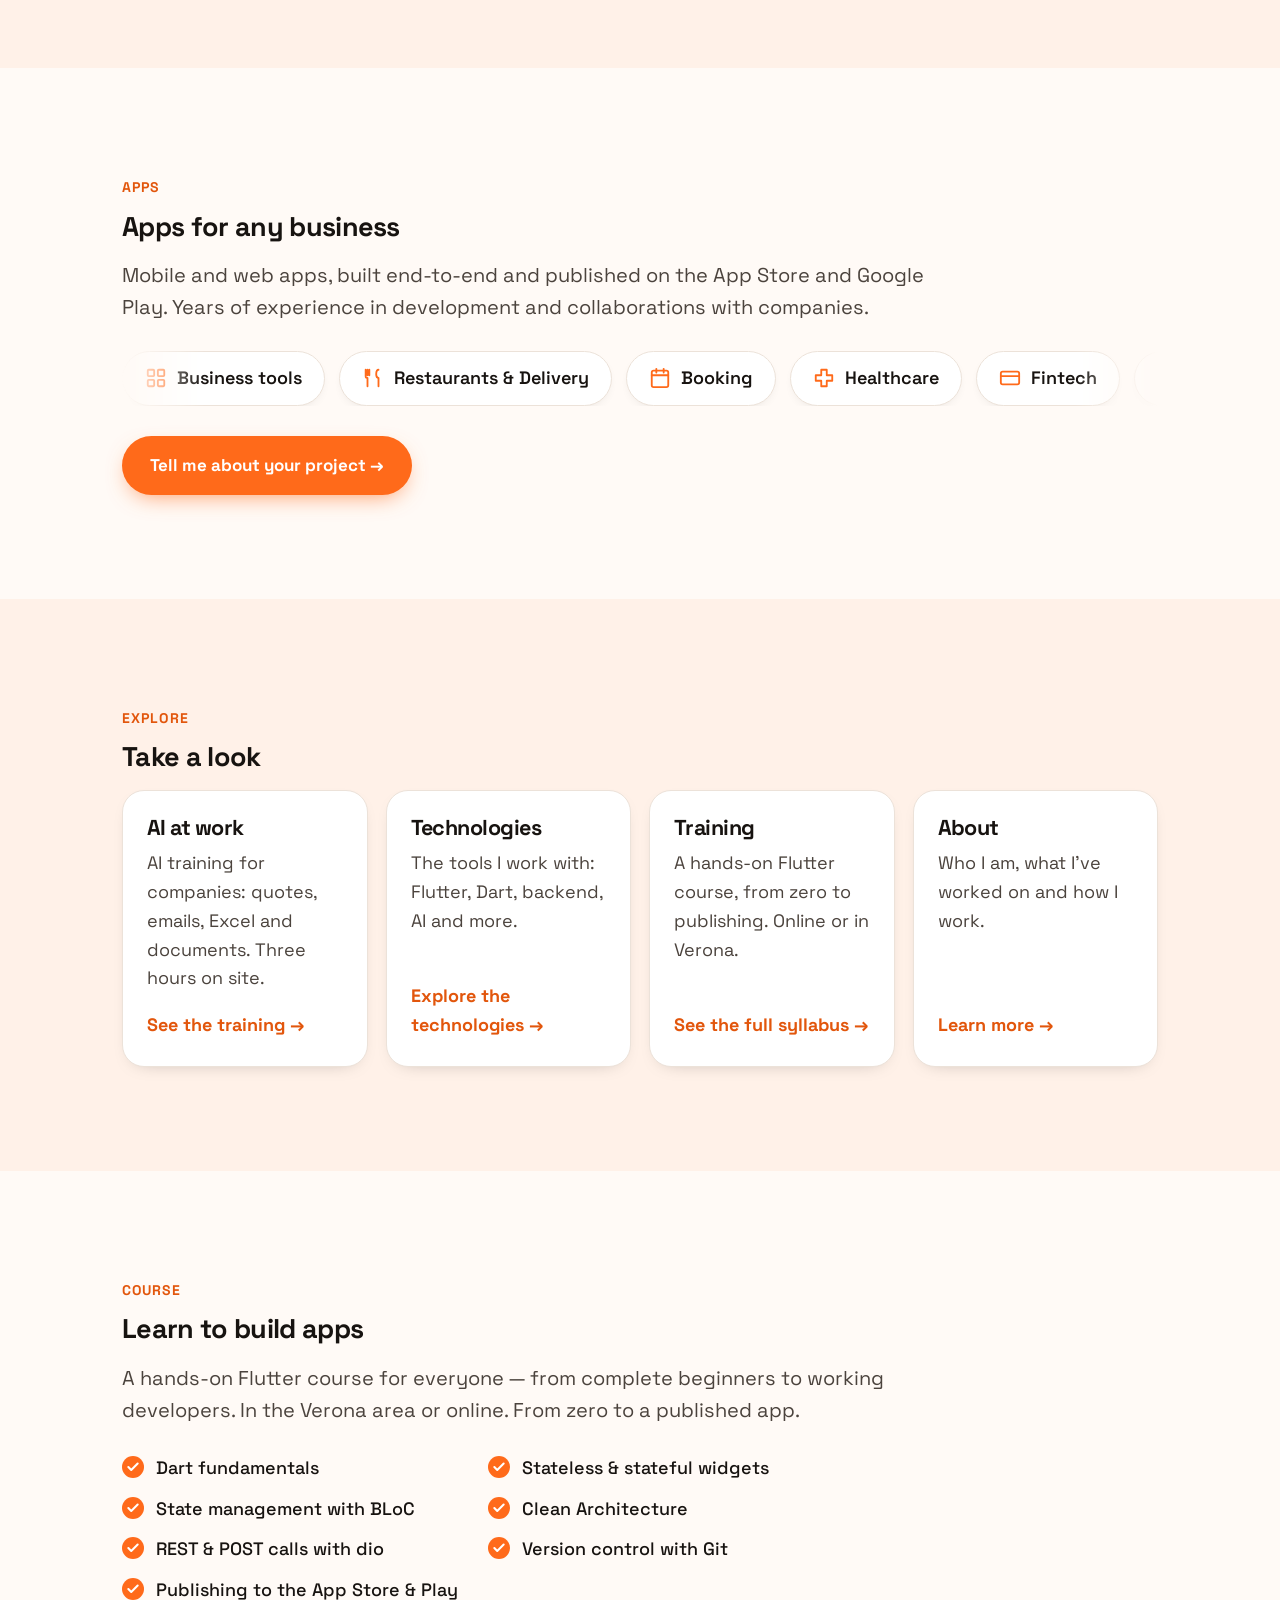
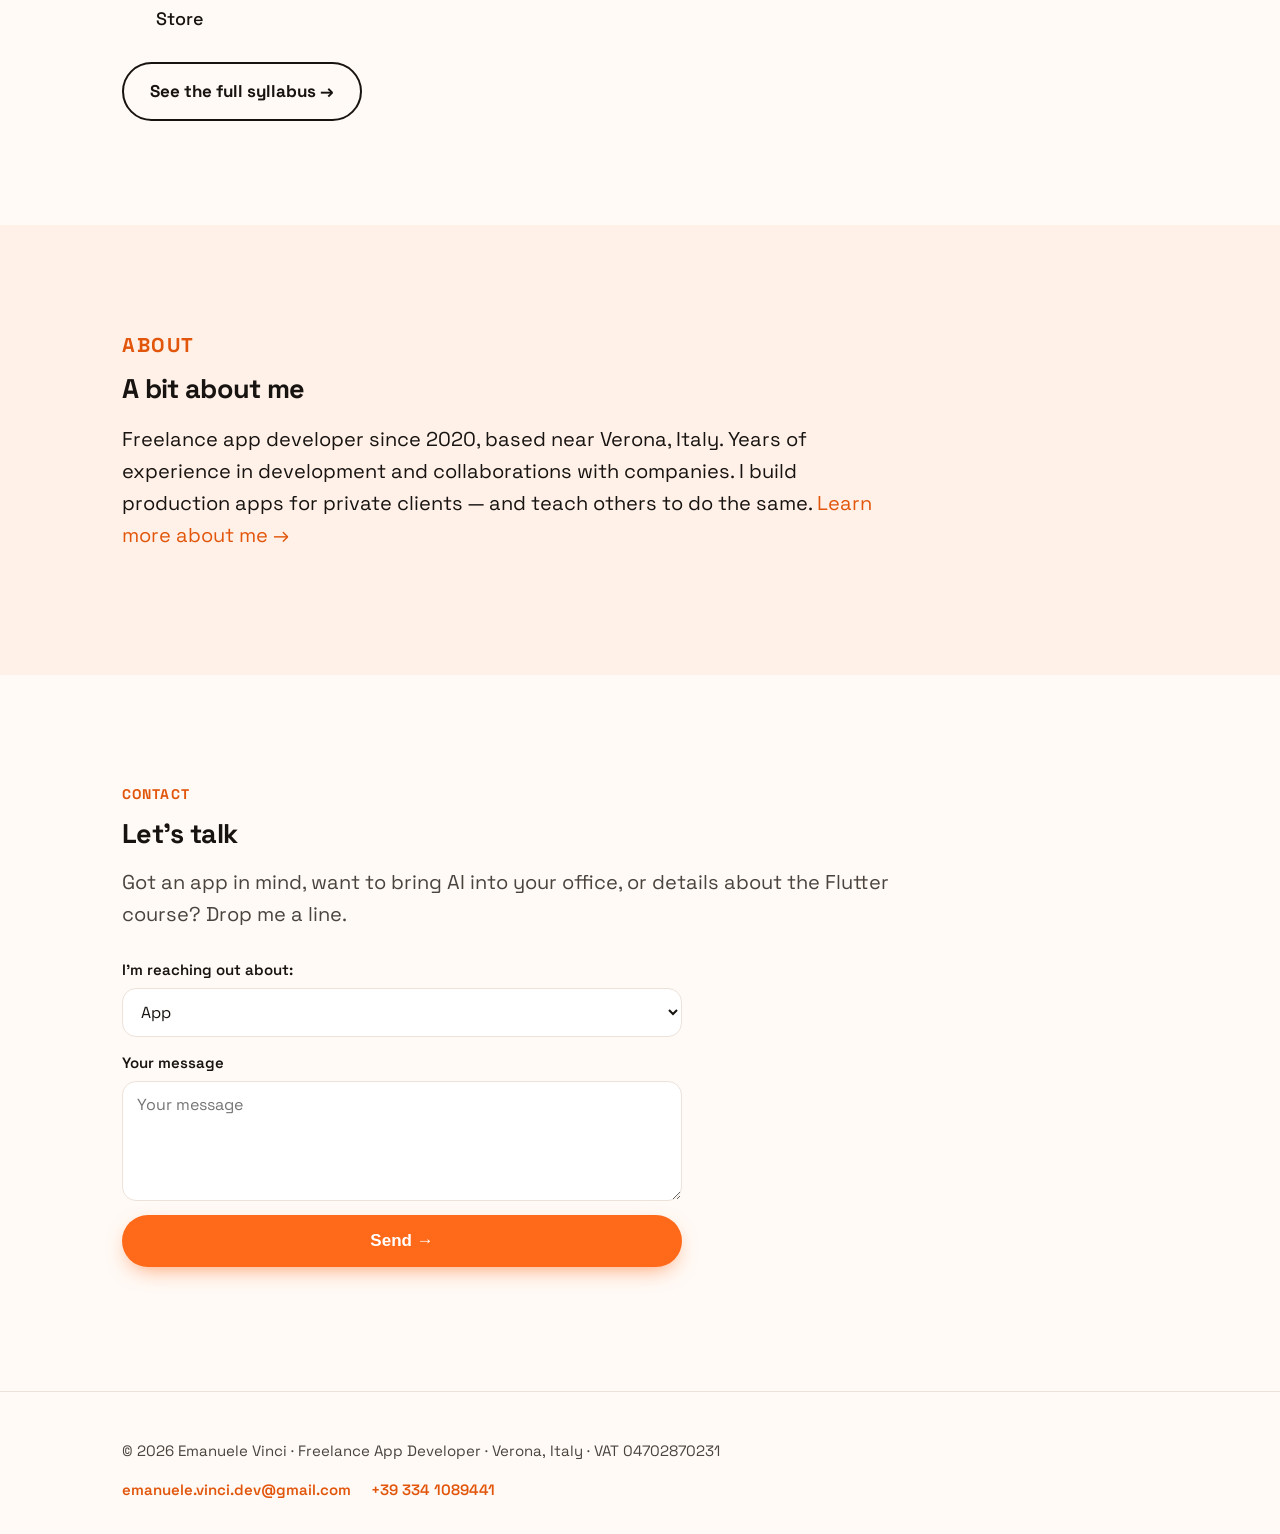
==== commit 4d18d2e5: "wip: ai-ufficio-verona landing and page updates Co-Authored-By: Claude Opus 5.5 <noreply@anthropic.c" ====
--- a/en/index.html
+++ b/en/index.html
@@ -4,7 +4,7 @@
   <meta charset="UTF-8">
   <meta name="viewport" content="width=device-width, initial-scale=1">
   <title>Emanuele Vinci — AI Training for Companies &amp; App Development | Verona</title>
-  <meta name="description" content="Hands-on AI training for office teams: quotes, emails, Excel and documents. Four hours on site near Verona, Italy. Also mobile and web app development and a Flutter course.">
+  <meta name="description" content="Hands-on AI training for office teams: quotes, emails, Excel and documents. Three hours on site near Verona, Italy. Also mobile and web app development and a Flutter course.">
   <meta name="author" content="Emanuele Vinci">
   <meta name="keywords" content="AI training for companies, AI course for offices, ChatGPT training business, freelance app developer Verona, Flutter course">
 
@@ -67,7 +67,7 @@
     "@context": "https://schema.org",
     "@type": "Course",
     "name": "AI at work — AI training for office teams",
-    "description": "Hands-on AI training for the office: quotes, emails, Excel, Word, incoming documents and translations. Four hours on site, with no technical prerequisites.",
+    "description": "Hands-on AI training for the office: quotes, emails, Excel, Word, incoming documents and translations. Three hours on site, with no technical prerequisites.",
     "url": "https://emanuele-vinci.it/en/ai-at-work/",
     "inLanguage": "en",
     "coursePrerequisites": "No technical prerequisites",
@@ -79,7 +79,7 @@
     "hasCourseInstance": {
       "@type": "CourseInstance",
       "courseMode": "onsite",
-      "courseWorkload": "PT4H",
+      "courseWorkload": "PT3H",
       "location": {
         "@type": "Place",
         "name": "On site, at your company — Verona area, Italy",
@@ -92,8 +92,8 @@
     },
     "offers": {
       "@type": "AggregateOffer",
-      "lowPrice": "500",
-      "highPrice": "1000",
+      "lowPrice": "350",
+      "highPrice": "700",
       "priceCurrency": "EUR",
       "offerCount": 2,
       "url": "https://emanuele-vinci.it/en/ai-at-work/"
@@ -168,7 +168,7 @@
         </div>
         <h1>Emanuele Vinci</h1>
         <p class="pitch">AI at work, and custom apps.</p>
-        <p class="home-intro">I teach companies to use artificial intelligence on quotes, emails and documents: four hours on site, no prerequisites. And I design and build mobile and web apps, from idea to release.</p>
+        <p class="home-intro">I teach companies to use artificial intelligence on quotes, emails and documents: three hours on site, no prerequisites. And I design and build mobile and web apps, from idea to release.</p>
         <a class="btn btn-primary" href="#contact">Get in touch →</a>
       </div>
     </section>
@@ -178,7 +178,7 @@
       <div class="container">
         <p class="eyebrow">AI at work</p>
         <h2 id="ai-title">One more employee, without hiring one.</h2>
-        <p class="section-lead">I teach your office to use artificial intelligence on quotes, emails and documents. Four hours on site, on your own computers, with no technical prerequisites.</p>
+        <p class="section-lead">I teach your office to use artificial intelligence on quotes, emails and documents. Three hours on site, on your own computers, with no technical prerequisites.</p>
         <ul class="pill-row" aria-label="What we work on">
           <li class="cat-pill">Quotes</li>
           <li class="cat-pill">Emails</li>
@@ -239,7 +239,7 @@
         <div class="teasers">
           <article class="teaser">
             <h3>AI at work</h3>
-            <p>AI training for companies: quotes, emails, Excel and documents. Four hours on site.</p>
+            <p>AI training for companies: quotes, emails, Excel and documents. Three hours on site.</p>
             <a class="arrow-link" href="/en/ai-at-work/">See the training →</a>
           </article>
           <article class="teaser">
--- a/assets/styles.css
+++ b/assets/styles.css
@@ -16,6 +16,8 @@
   --radius-lg: 22px;
   --maxw: 1080px;
   --avatar: clamp(180px, 40vw, 224px);   /* About / Chi sono profile photo */
+  --wa: #1faf54;              /* WhatsApp green, darkened for AA contrast */
+  --wa-dark: #178c43;
   --font: "Space Grotesk", system-ui, -apple-system, "Segoe UI", Roboto, Helvetica, Arial, sans-serif;
 }
 
@@ -178,6 +180,22 @@
   text-decoration: none;
   transform: translateY(-2px);
 }
+.btn-wa {
+  background: var(--wa);
+  color: #fff;
+  box-shadow: 0 8px 22px -8px color-mix(in srgb, var(--wa) 70%, transparent);
+}
+.btn-wa:hover {
+  background: var(--wa-dark);
+  color: #fff;
+  text-decoration: none;
+  transform: translateY(-2px);
+}
+.btn svg { width: 20px; height: 20px; flex: 0 0 auto; }
+
+/* Breathing room when a button follows a note or a paragraph of terms. */
+.note + .btn,
+.price-terms + .btn { margin-top: 26px; }
 
 /* ---------- Sections ---------- */
 main section { padding-block: clamp(56px, 9vw, 104px); }
